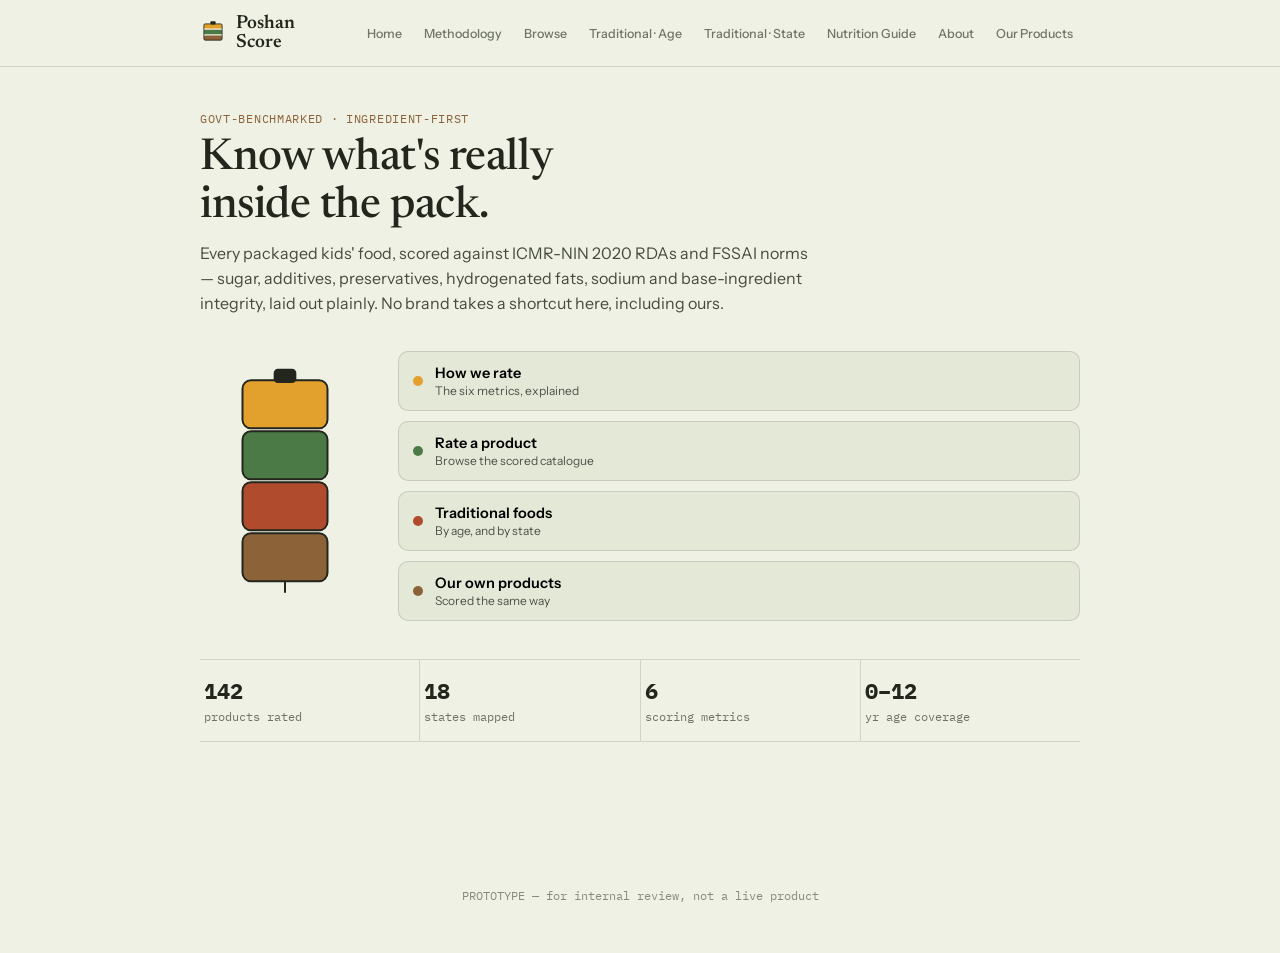
==== index.html @ 30b5e93c "Add files via upload" ====
<!DOCTYPE html>
<html lang="en">
<head>
<meta charset="UTF-8">
<meta name="viewport" content="width=device-width, initial-scale=1.0">
<title>Poshan Score — Know what's really inside</title>
<link rel="preconnect" href="https://fonts.googleapis.com">
<link rel="preconnect" href="https://fonts.gstatic.com" crossorigin>
<link href="https://fonts.googleapis.com/css2?family=Newsreader:ital,opsz,wght@0,6..72,400;0,6..72,500;0,6..72,600;1,6..72,500&family=Instrument+Sans:wght@400;500;600;700&family=IBM+Plex+Mono:wght@400;500;600&display=swap" rel="stylesheet">
<link rel="stylesheet" href="style.css">
</head>
<body>

<header class="topbar">
  <div class="topbar-inner">
    <div class="brand">
      <svg viewBox="0 0 40 40" fill="none">
        <rect x="6" y="6" width="28" height="7" rx="2" fill="#E2A02C"/>
        <rect x="6" y="15" width="28" height="7" rx="2" fill="#4B7A46"/>
        <rect x="6" y="24" width="28" height="7" rx="2" fill="#8C6239"/>
        <rect x="6" y="6" width="28" height="25" rx="2" stroke="#22261C" stroke-width="1.3" fill="none"/>
        <rect x="16" y="2" width="8" height="5" rx="1.5" fill="#22261C"/>
      </svg>
      <span class="brand-name">Poshan Score</span>
    </div>
    <nav class="crumbs" id="crumbs"></nav>
  </div>
</header>

<main>

  <!-- ============ HOME ============ -->
  <section class="page active" data-page="home">
    <div class="hero">
      <span class="eyebrow">Govt-benchmarked · ingredient-first</span>
      <h1>Know what's really<br>inside the pack.</h1>
      <p class="lede">Every packaged kids' food, scored against ICMR-NIN 2020 RDAs and FSSAI norms — sugar, additives, preservatives, hydrogenated fats, sodium and base-ingredient integrity, laid out plainly. No brand takes a shortcut here, including ours.</p>

      <div class="tiffin-wrap">
        <svg class="tiffin-svg" viewBox="0 0 120 170" fill="none">
          <ellipse cx="60" cy="16" rx="30" ry="7" fill="#8C6239" opacity="0.25"/>
          <rect x="30" y="10" width="60" height="34" rx="6" fill="#E2A02C" stroke="#22261C" stroke-width="1.4"/>
          <rect x="30" y="46" width="60" height="34" rx="6" fill="#4B7A46" stroke="#22261C" stroke-width="1.4"/>
          <rect x="30" y="82" width="60" height="34" rx="6" fill="#B14B2E" stroke="#22261C" stroke-width="1.4"/>
          <rect x="30" y="118" width="60" height="34" rx="6" fill="#8C6239" stroke="#22261C" stroke-width="1.4"/>
          <rect x="52" y="2" width="16" height="10" rx="3" fill="#22261C"/>
          <path d="M60 152 v8" stroke="#22261C" stroke-width="1.4"/>
        </svg>
        <div class="tier-list">
          <button class="tier-btn" data-goto="methodology">
            <span class="tier-dot" style="background:#E2A02C"></span>
            <span><span class="tt">How we rate</span><br><span class="ts">The six metrics, explained</span></span>
          </button>
          <button class="tier-btn" data-goto="browse">
            <span class="tier-dot" style="background:#4B7A46"></span>
            <span><span class="tt">Rate a product</span><br><span class="ts">Browse the scored catalogue</span></span>
          </button>
          <button class="tier-btn" data-goto="trad-age">
            <span class="tier-dot" style="background:#B14B2E"></span>
            <span><span class="tt">Traditional foods</span><br><span class="ts">By age, and by state</span></span>
          </button>
          <button class="tier-btn" data-goto="kidposhan">
            <span class="tier-dot" style="background:#8C6239"></span>
            <span><span class="tt">Our own products</span><br><span class="ts">Scored the same way</span></span>
          </button>
        </div>
      </div>

      <div class="stat-row mono">
        <div class="stat"><b>142</b><span>products rated</span></div>
        <div class="stat"><b>18</b><span>states mapped</span></div>
        <div class="stat"><b>6</b><span>scoring metrics</span></div>
        <div class="stat"><b>0–12</b><span>yr age coverage</span></div>
      </div>
    </div>
  </section>

  <!-- ============ METHODOLOGY ============ -->
  <section class="page" data-page="methodology">
    <div class="section-head">
      <span class="eyebrow">Page 02</span>
      <h2>How we rate</h2>
      <p class="lede">Every ceiling on this page is a real, cited number — never a rounded-off guess. Nothing here is a comparative claim against a named brand; it's a standard, applied evenly to everyone, including us.</p>
    </div>

    <div class="waterfall-note">
      <b>Our sourcing order, in full:</b> for every metric we start with India's own NIN/FSSAI standards. If NIN has no usable number for that metric or age band, we fall through in this fixed order until one has real data: <b>NIN → WHO → US NASEM → EFSA (EU) → UK SACN</b>. Whichever source in that chain first has an actual figure is the one we cite — we don't skip ahead just because a later source is more convenient. Each card below shows exactly which sources were checked and which one we landed on.
    </div>

    <div class="criteria-grid">
      <div class="crit">
        <h3>Added sugar</h3>
        <p>Free sugars as a share of the product's energy, checked against the age band's ceiling.</p>
        <div class="ceiling-line">Used: WHO — &lt;10% of energy (target &lt;5%)</div>
        <div class="trace">
          <div class="trace-step"><span class="trace-mark no">✗</span> NIN/FSSAI — qualitative "use sparingly" only, no number</div>
          <div class="trace-step used"><span class="trace-mark yes">✓</span> WHO 2015 — used (converted to grams via NIN energy RDA per age band)</div>
        </div>
      </div>

      <div class="crit">
        <h3>Sodium</h3>
        <p>Milligrams per day against the age band's ceiling.</p>
        <div class="ceiling-line">Used: US NASEM — 800 / 1,000 / 1,200 / 1,500 mg</div>
        <div class="trace">
          <div class="trace-step"><span class="trace-mark no">✗</span> NIN — adult-only, and two NIN documents disagree (6g salt vs 2,000mg sodium)</div>
          <div class="trace-step"><span class="trace-mark no">✗</span> WHO 2012 — states the scaling principle only, gives no child figure</div>
          <div class="trace-step used"><span class="trace-mark yes">✓</span> NASEM 2019 — used (age-banded mg figures)</div>
          <div class="trace-step" style="opacity:.4;">cross-checked against EFSA 2019 (1,100/1,300/1,700/2,000mg) and SACN 2003 (800/1,200/2,000/2,400mg) — broadly convergent</div>
        </div>
      </div>

      <div class="crit">
        <h3>Artificial additives</h3>
        <p>Synthetic colours, flavours and emulsifiers not needed for shelf stability.</p>
        <div class="ceiling-line">Used: FSSAI Food Additives Regulations, 2011</div>
        <div class="trace">
          <div class="trace-step used"><span class="trace-mark yes">✓</span> NIN/FSSAI — used directly (permitted-additive list by INS code and category; this is India's applicable law, not a nutrient-intake ceiling, so the intake waterfall doesn't apply here)</div>
        </div>
      </div>

      <div class="crit">
        <h3>Preservatives</h3>
        <p>Chemical preservatives beyond what shelf-stable co-manufacturing requires.</p>
        <div class="ceiling-line">Used: FSSAI Food Additives Regulations, 2011</div>
        <div class="trace">
          <div class="trace-step used"><span class="trace-mark yes">✓</span> NIN/FSSAI — used directly (permitted preservative classes and INS codes, e.g. benzoates, sulphites, antioxidants like BHA/TBHQ, by food category)</div>
        </div>
      </div>

      <div class="crit">
        <h3>Hydrogenated fats</h3>
        <p>Industrial trans fat content, flagged against the legal ceiling.</p>
        <div class="ceiling-line">Used: FSSAI — ≤2% by mass of total oils/fats</div>
        <div class="trace">
          <div class="trace-step used"><span class="trace-mark yes">✓</span> NIN/FSSAI — used directly (hard regulatory ceiling, effective 1 Jan 2022)</div>
          <div class="trace-step" style="opacity:.4;">cross-checked against EU's ~2g/100g fat limit (2019) and WHO's global elimination target — consistent direction</div>
        </div>
      </div>

      <div class="crit">
        <h3>Base-ingredient integrity</h3>
        <p>Whether the first three ingredients are recognisable whole foods, not refined derivatives.</p>
        <div class="ceiling-line">No external ceiling — our own internal rubric</div>
        <div class="trace">
          <div class="trace-step" style="opacity:.6;">No government body sets a numeric "whole-food-ness" standard. This check is ours, disclosed as such — made possible by FSSAI's mandatory rule that ingredients be listed in descending order by weight.</div>
        </div>
      </div>
    </div>

    <div class="bench-note">Every ceiling above is reviewed as source documents are updated. If a source is later superseded (e.g. we obtain the primary ICMR-NIN 2020 EAR report directly), the card and this page are updated together — never silently.</div>
  </section>

  <!-- ============ BROWSE ============ -->
  <section class="page" data-page="browse">
    <div class="section-head">
      <span class="eyebrow">Page 03</span>
      <h2>Browse products</h2>
      <p class="lede">Filter by age band, category or score — tap a card for the full breakdown.</p>
    </div>
    <div class="filter-row">
      <button class="pill active">All ages</button>
      <button class="pill">0–3 yr</button>
      <button class="pill">4–8 yr</button>
      <button class="pill">9–12 yr</button>
      <button class="pill">Snacks</button>
      <button class="pill">Drinks</button>
    </div>
    <div class="product-grid" id="productGrid"></div>
  </section>

  <!-- ============ PRODUCT DETAIL ============ -->
  <section class="page" data-page="detail">
    <a class="back-link" data-goto="browse">← Back to browse</a>
    <div class="detail-head">
      <div>
        <span class="eyebrow" id="detCat">Category</span>
        <h2 id="detName">Product name</h2>
      </div>
      <span class="score-chip" id="detScore">78</span>
    </div>
    <div class="metric-grid" id="detMetrics"></div>
    <h3 style="font-size:15px;margin-top:22px;">Ingredients</h3>
    <div class="ingredient-list" id="detIngredients"></div>
    <h3 style="font-size:15px;margin-top:22px;">Per-serving vs RDA</h3>
    <table class="rda">
      <tr><th>Nutrient</th><th>Per serve</th><th>RDA (age band)</th></tr>
      <tr><td>Energy</td><td>142 kcal</td><td>1,100–1,350 kcal/day</td></tr>
      <tr><td>Protein</td><td>3.8 g</td><td>16.7–19.7 g/day</td></tr>
      <tr><td>Free sugar</td><td>2.1 g</td><td>&lt;25 g/day ceiling</td></tr>
      <tr><td>Sodium</td><td>96 mg</td><td>&lt;1,200 mg/day</td></tr>
    </table>
    <button class="cta-btn">View on partner store →</button>
  </section>

  <!-- ============ TRADITIONAL — BY AGE ============ -->
  <section class="page" data-page="trad-age">
    <div class="section-head">
      <span class="eyebrow">Page 05</span>
      <h2>Traditional foods, by age</h2>
      <p class="lede">What Indian households have fed each stage, long before packaging existed.</p>
    </div>
    <div class="age-tabs" id="ageTabs"></div>
    <div id="ageList"></div>
    <p style="margin-top:18px;"><a class="pill" data-goto="trad-state">Browse by state instead →</a></p>
  </section>

  <!-- ============ TRADITIONAL — BY STATE ============ -->
  <section class="page" data-page="trad-state">
    <div class="section-head">
      <span class="eyebrow">Page 06</span>
      <h2>Traditional foods, by state</h2>
      <p class="lede">Regional first foods and childhood staples, mapped by state.</p>
    </div>
    <div class="state-tabs" id="stateTabs"></div>
    <div id="stateList"></div>
  </section>

  <!-- ============ NUTRITION GUIDE ============ -->
  <section class="page" data-page="guide">
    <div class="section-head">
      <span class="eyebrow">Page 07</span>
      <h2>Age-wise nutrition guide</h2>
      <p class="lede">Quick-reference RDA targets by age band, per ICMR-NIN 2020.</p>
    </div>
    <table class="guide-table">
      <tr><th>Age band</th><th>Energy</th><th>Protein</th><th>Fat</th><th>Calcium</th><th>Iron (2010)</th><th>Iron (2020)</th></tr>
      <tr><td>0–6 mo</td><td>Exclusive breastfeeding</td><td>—</td><td>—</td><td>—</td><td>—</td><td>—</td></tr>
      <tr><td>6–12 mo</td><td>80 kcal/kg/d</td><td>1.69 g/kg/d</td><td>—</td><td>500 mg</td><td>5 mg</td><td>3 mg</td></tr>
      <tr><td>1–3 yr</td><td>1,060 kcal</td><td>16.7 g</td><td>27 g</td><td>600 mg</td><td>9 mg</td><td>8 mg</td></tr>
      <tr><td>4–6 yr</td><td>1,350 kcal</td><td>20.1 g</td><td>25 g</td><td>600 mg</td><td>13 mg</td><td>11 mg</td></tr>
      <tr><td>7–9 yr</td><td>1,690 kcal</td><td>29.5 g</td><td>30 g</td><td>600 mg</td><td>16 mg</td><td>15 mg</td></tr>
      <tr><td>10–12 yr (boys)</td><td>2,190 kcal</td><td>39.9 g</td><td>35 g</td><td>800 mg</td><td>21 mg</td><td>16 mg</td></tr>
      <tr><td>10–12 yr (girls)</td><td>2,010 kcal</td><td>40.4 g</td><td>35 g</td><td>800 mg</td><td>27 mg</td><td>28 mg</td></tr>
    </table>
    <p style="font-size:11px;opacity:.55;margin-top:6px;">Energy/protein/fat/calcium: verified against the primary source — <i>Dietary Guidelines for Indians – A Manual</i>, NIN 2nd edition (2011), Annexure-3, itself sourced to RDA-2010. The "Iron (2020)" column comes from secondary citations of the ICMR-NIN 2020 EAR report, not yet verified against that primary document — the two vintages diverge meaningfully at 10–12yr boys (21 vs 16 mg). Pick one vintage before publishing; 2020 is the more current standard if you can source the primary PDF.</p>

    <h3 style="font-size:15px;margin-top:26px;">WHO free-sugar ceiling, calculated on ICMR-NIN energy</h3>
    <table class="guide-table">
      <tr><th>Age band</th><th>&lt;10% of energy</th><th>&lt;5% of energy (ideal)</th></tr>
      <tr><td>Under 2 yr</td><td colspan="2">WHO/AHA: avoid added sugar entirely</td></tr>
      <tr><td>1–3 yr</td><td>~26 g/day</td><td>~13 g/day</td></tr>
      <tr><td>4–6 yr</td><td>~34 g/day</td><td>~17 g/day</td></tr>
      <tr><td>7–9 yr</td><td>~42 g/day</td><td>~21 g/day</td></tr>
      <tr><td>10–12 yr</td><td>~50–55 g/day</td><td>~25–27 g/day</td></tr>
    </table>
    <p style="font-size:11px;opacity:.55;margin-top:6px;">Free sugars = added sugars + honey/syrups/fruit juice, not sugars intrinsic to whole fruit, veg or milk. Grams derived from WHO's %-of-energy rule applied to each band's confirmed ICMR-NIN energy RDA. NIN's own manual gives no numeric sugar ceiling anywhere — only qualitative "use sparingly" language — so this table's numbers are WHO's, not NIN's.</p>

    <h3 style="font-size:15px;margin-top:26px;">Sodium — following the sourcing waterfall</h3>
    <p style="font-size:13px;opacity:.8;line-height:1.6;">Per our stated order (NIN → WHO → US NASEM → EFSA → SACN — see <i>How We Rate</i>), NIN gives adult-only figures that disagree across its own two documents, and WHO 2012 states only the scaling principle with no child number. <b>NASEM 2019</b> is the first source in the chain with real age-banded figures, so it's what we use:</p>
    <table class="guide-table">
      <tr><th>Age band</th><th>NASEM 2019 sodium AI</th></tr>
      <tr><td>0–6 mo</td><td>Breastmilk adequate</td></tr>
      <tr><td>1–3 yr</td><td>800 mg/day</td></tr>
      <tr><td>4–6 yr</td><td rowspan="2">1,000 mg/day (NASEM band: 4–8yr)</td></tr>
      <tr><td>7–9 yr</td></tr>
      <tr><td>10–12 yr</td><td>1,200 mg/day (NASEM band: 9–13yr)</td></tr>
    </table>
    <p style="font-size:11px;opacity:.55;margin-top:6px;">Source: NASEM (2019), Dietary Reference Intakes for Sodium and Potassium. Note the band mismatch — NASEM's bands (1–3 / 4–8 / 9–13 / 14–18yr) don't line up cleanly with ours, so 4–6yr and 7–9yr share one NASEM figure. Cross-checked against the next two in the waterfall — EFSA 2019 (1,100/1,300/1,700/2,000mg, which does align to our bands) and UK SACN 2003 (800/1,200/2,000/2,400mg, explicit population reduction targets rather than AI). All three are broadly convergent; German DGE 2018 runs notably lower (400/500/750/1,100mg) due to different methodology and isn't part of our stated chain.</p>
  </section>

  <!-- ============ ABOUT ============ -->
  <section class="page" data-page="about">
    <div class="section-head">
      <span class="eyebrow">Page 08</span>
      <h2>About</h2>
    </div>
    <div class="about-copy">
      <p>Poshan Score exists to make one thing easy: knowing what's actually in the food a child is handed, before it goes in the tiffin box.</p>
      <p>We score against public standards — ICMR-NIN 2020 and FSSAI — not against other brands. The name nods to India's Poshan Abhiyaan, and the standard is applied the same way to every product on this site, including our own.</p>
    </div>
  </section>

  <!-- ============ KIDPOSHAN (LAST) ============ -->
  <section class="page" data-page="kidposhan">
    <div class="section-head">
      <span class="eyebrow">Page 09 · Last</span>
      <h2>Our products</h2>
      <p class="lede">Kidposhan, scored on the exact same rubric as everything else on this site.</p>
    </div>
    <div class="kp-banner">Same six metrics. Same benchmarks. No separate rules for our own SKUs.</div>
    <div class="product-grid" id="kpGrid"></div>
  </section>

</main>

<footer>PROTOTYPE — for internal review, not a live product</footer>

<script src="script.js"></script>
</body>
</html>
---- style.css ----
:root{
    --paper:#EEF1E3;
    --paper-deep:#E4E8D6;
    --ink:#22261C;
    --turmeric:#E2A02C;
    --moringa:#4B7A46;
    --clay:#B14B2E;
    --millet:#8C6239;
    --line: rgba(34,38,28,0.14);
  }
  *{box-sizing:border-box;}
  html,body{margin:0;padding:0;}
  body{
    background:var(--paper);
    color:var(--ink);
    font-family:'Instrument Sans', sans-serif;
    -webkit-font-smoothing:antialiased;
  }
  h1,h2,h3,.display{
    font-family:'Newsreader', serif;
    font-weight:500;
    letter-spacing:-0.01em;
    margin:0;
  }
  .mono{
    font-family:'IBM Plex Mono', monospace;
  }
  a{color:inherit;text-decoration:none;}
  button{font-family:inherit;cursor:pointer;}

  /* ---------- layout shell ---------- */
  .shell{max-width:920px;margin:0 auto;padding:0 20px;}
  header.topbar{
    position:sticky;top:0;z-index:50;
    background:rgba(238,241,227,0.92);
    backdrop-filter:blur(6px);
    border-bottom:1px solid var(--line);
  }
  .topbar-inner{
    max-width:920px;margin:0 auto;padding:14px 20px;
    display:flex;align-items:center;justify-content:space-between;gap:12px;
  }
  .brand{display:flex;align-items:center;gap:10px;}
  .brand svg{width:26px;height:26px;flex:none;}
  .brand-name{font-family:'Newsreader',serif;font-size:19px;font-weight:600;}
  nav.crumbs{display:flex;gap:2px;overflow-x:auto;scrollbar-width:none;}
  nav.crumbs::-webkit-scrollbar{display:none;}
  nav.crumbs button{
    background:none;border:none;font-size:12.5px;color:var(--ink);
    padding:7px 10px;border-radius:100px;white-space:nowrap;
    font-family:'Instrument Sans';font-weight:500;opacity:0.62;
    transition:all .15s ease;
  }
  nav.crumbs button.active{background:var(--ink);color:var(--paper);opacity:1;}
  nav.crumbs button:not(.active):hover{opacity:1;background:var(--paper-deep);}

  main{max-width:920px;margin:0 auto;padding:0 20px 90px;min-height:70vh;}
  .page{display:none;animation:rise .35s ease;}
  .page.active{display:block;}
  @keyframes rise{from{opacity:0;transform:translateY(6px);}to{opacity:1;transform:none;}}

  .eyebrow{
    font-family:'IBM Plex Mono';font-size:11.5px;letter-spacing:.06em;
    text-transform:uppercase;color:var(--millet);margin-bottom:10px;display:block;
  }
  .lede{font-size:16px;line-height:1.55;max-width:56ch;opacity:.82;margin-top:10px;}

  /* ---------- hero / tiffin ---------- */
  .hero{padding:44px 0 30px;}
  .hero h1{font-size:clamp(30px,6vw,44px);line-height:1.08;max-width:14ch;}
  .tiffin-wrap{
    margin-top:36px;display:grid;grid-template-columns:170px 1fr;gap:28px;align-items:center;
  }
  @media(max-width:600px){.tiffin-wrap{grid-template-columns:1fr;}}
  .tiffin-svg{width:100%;max-width:170px;justify-self:center;}
  .tier-list{display:flex;flex-direction:column;gap:10px;}
  .tier-btn{
    display:flex;align-items:center;gap:12px;
    background:var(--paper-deep);border:1px solid var(--line);
    border-radius:10px;padding:12px 14px;text-align:left;
    transition:transform .15s ease, background .15s ease;
  }
  .tier-btn:hover{transform:translateX(3px);background:#e0e5cf;}
  .tier-dot{width:10px;height:10px;border-radius:50%;flex:none;}
  .tier-btn .tt{font-weight:600;font-size:14.5px;}
  .tier-btn .ts{font-size:12px;opacity:.65;margin-top:1px;}

  .stat-row{
    display:flex;gap:0;margin-top:38px;border-top:1px solid var(--line);
    border-bottom:1px solid var(--line);
  }
  .stat{flex:1;padding:16px 4px;border-right:1px solid var(--line);}
  .stat:last-child{border-right:none;}
  .stat b{display:block;font-family:'IBM Plex Mono';font-size:22px;}
  .stat span{font-size:11.5px;opacity:.62;}

  /* ---------- generic section blocks ---------- */
  .section-head{padding:38px 0 6px;}
  .section-head h2{font-size:28px;}
  .card{
    background:var(--paper-deep);border:1px solid var(--line);border-radius:12px;
    padding:16px 18px;margin-top:14px;
  }

  /* methodology */
  .criteria-grid{display:grid;grid-template-columns:1fr 1fr;gap:12px;margin-top:20px;}
  @media(max-width:560px){.criteria-grid{grid-template-columns:1fr;}}
  .crit{
    border:1px solid var(--line);border-radius:12px;padding:16px;
    background:var(--paper-deep);
  }
  .crit .fill-track{margin-top:10px;}
  .crit h3{font-size:15px;font-weight:600;}
  .crit p{font-size:12.8px;opacity:.72;line-height:1.45;margin:6px 0 0;}
  .bench-note{
    margin-top:22px;padding:14px 16px;border-left:3px solid var(--turmeric);
    background:var(--paper-deep);border-radius:0 10px 10px 0;font-size:13px;
  }
  .trace{
    margin-top:12px;padding-top:12px;border-top:1px dashed var(--line);
    font-family:'IBM Plex Mono';font-size:11px;line-height:1.9;
  }
  .trace-step{display:flex;align-items:baseline;gap:6px;opacity:.55;}
  .trace-step.used{opacity:1;font-weight:600;}
  .trace-mark{width:14px;flex:none;}
  .trace-mark.no{color:var(--clay);}
  .trace-mark.yes{color:var(--moringa);}
  .ceiling-line{margin-top:8px;font-size:12.5px;font-weight:600;color:var(--millet);}
  .waterfall-note{
    margin-top:14px;padding:14px 16px;border:1px solid var(--line);border-radius:10px;
    background:var(--paper);font-size:12.5px;line-height:1.6;
  }

  /* fill bar (score visual — echoes tiffin compartment filling) */
  .fill-track{
    height:8px;border-radius:6px;background:rgba(34,38,28,0.1);overflow:hidden;
  }
  .fill{height:100%;border-radius:6px;}

  /* browse / filters */
  .filter-row{display:flex;gap:8px;flex-wrap:wrap;margin-top:16px;}
  .pill{
    border:1px solid var(--line);background:transparent;border-radius:100px;
    padding:6px 13px;font-size:12.5px;font-weight:500;
  }
  .pill.active{background:var(--ink);color:var(--paper);border-color:var(--ink);}
  .product-grid{display:grid;grid-template-columns:1fr 1fr;gap:12px;margin-top:18px;}
  @media(max-width:560px){.product-grid{grid-template-columns:1fr;}}
  .pcard{
    border:1px solid var(--line);border-radius:12px;padding:14px;background:var(--paper-deep);
    text-align:left;width:100%;
  }
  .pcard .top-row{display:flex;justify-content:space-between;align-items:flex-start;gap:8px;}
  .pcard .pname{font-weight:600;font-size:14.5px;line-height:1.3;}
  .pcard .ptag{font-size:11px;opacity:.6;margin-top:2px;}
  .score-chip{
    font-family:'IBM Plex Mono';font-size:12px;font-weight:600;
    border-radius:7px;padding:3px 8px;flex:none;
  }
  .pcard .fill-track{margin-top:12px;}
  .flag-row{display:flex;gap:5px;flex-wrap:wrap;margin-top:10px;}
  .flag{font-size:10.5px;font-family:'IBM Plex Mono';padding:2px 7px;border-radius:5px;background:rgba(177,75,46,0.12);color:var(--clay);}
  .flag.ok{background:rgba(75,122,70,0.14);color:var(--moringa);}

  /* product detail */
  .back-link{font-size:12.5px;opacity:.65;display:inline-flex;gap:5px;align-items:center;margin-top:22px;}
  .detail-head{display:flex;justify-content:space-between;align-items:flex-start;margin-top:14px;gap:14px;}
  .detail-head h2{font-size:26px;}
  .metric-grid{display:grid;grid-template-columns:1fr;gap:10px;margin-top:18px;}
  .metric-row{display:grid;grid-template-columns:110px 1fr 40px;align-items:center;gap:10px;font-size:12.5px;}
  .metric-row .fill-track{height:7px;}
  .ingredient-list{display:flex;flex-wrap:wrap;gap:6px;margin-top:14px;}
  .ing{font-size:12px;padding:4px 10px;border-radius:100px;border:1px solid var(--line);}
  .ing.flag{border-color:transparent;background:rgba(177,75,46,0.12);color:var(--clay);}
  table.rda{width:100%;border-collapse:collapse;margin-top:14px;font-family:'IBM Plex Mono';font-size:12px;}
  table.rda td,table.rda th{padding:7px 4px;border-bottom:1px solid var(--line);text-align:left;}
  table.rda th{opacity:.6;font-weight:500;}
  .cta-btn{
    margin-top:20px;display:inline-block;background:var(--ink);color:var(--paper);
    padding:11px 20px;border-radius:9px;font-size:13.5px;font-weight:600;border:none;
  }

  /* traditional foods */
  .age-tabs, .state-tabs{display:flex;gap:6px;overflow-x:auto;margin-top:18px;padding-bottom:4px;}
  .age-tabs button, .state-tabs button{
    flex:none;border:1px solid var(--line);background:var(--paper-deep);
    padding:8px 13px;border-radius:9px;font-size:12.5px;font-weight:500;
  }
  .age-tabs button.active, .state-tabs button.active{background:var(--turmeric);border-color:var(--turmeric);color:var(--ink);}
  .food-item{border-bottom:1px solid var(--line);padding:14px 0;}
  .food-item h3{font-size:15px;font-weight:600;}
  .food-item p{font-size:13px;opacity:.72;margin:5px 0 0;line-height:1.5;}
  .food-item .region{font-family:'IBM Plex Mono';font-size:10.5px;opacity:.55;margin-top:6px;display:block;}

  /* nutrition guide */
  .guide-table{width:100%;border-collapse:collapse;margin-top:16px;font-size:13px;}
  .guide-table th,.guide-table td{padding:9px 6px;border-bottom:1px solid var(--line);text-align:left;}
  .guide-table th{font-family:'IBM Plex Mono';font-size:11px;opacity:.6;font-weight:500;}

  /* about */
  .about-copy{font-size:15px;line-height:1.7;max-width:60ch;margin-top:16px;}
  .about-copy p{margin:0 0 14px;}

  /* kidposhan (last page) */
  .kp-banner{
    margin-top:16px;border:1px dashed var(--millet);border-radius:12px;
    padding:14px 16px;font-size:12.5px;background:rgba(140,98,57,0.08);
  }
  footer{
    text-align:center;padding:26px 20px 50px;font-size:11.5px;opacity:.5;
    font-family:'IBM Plex Mono';
  }
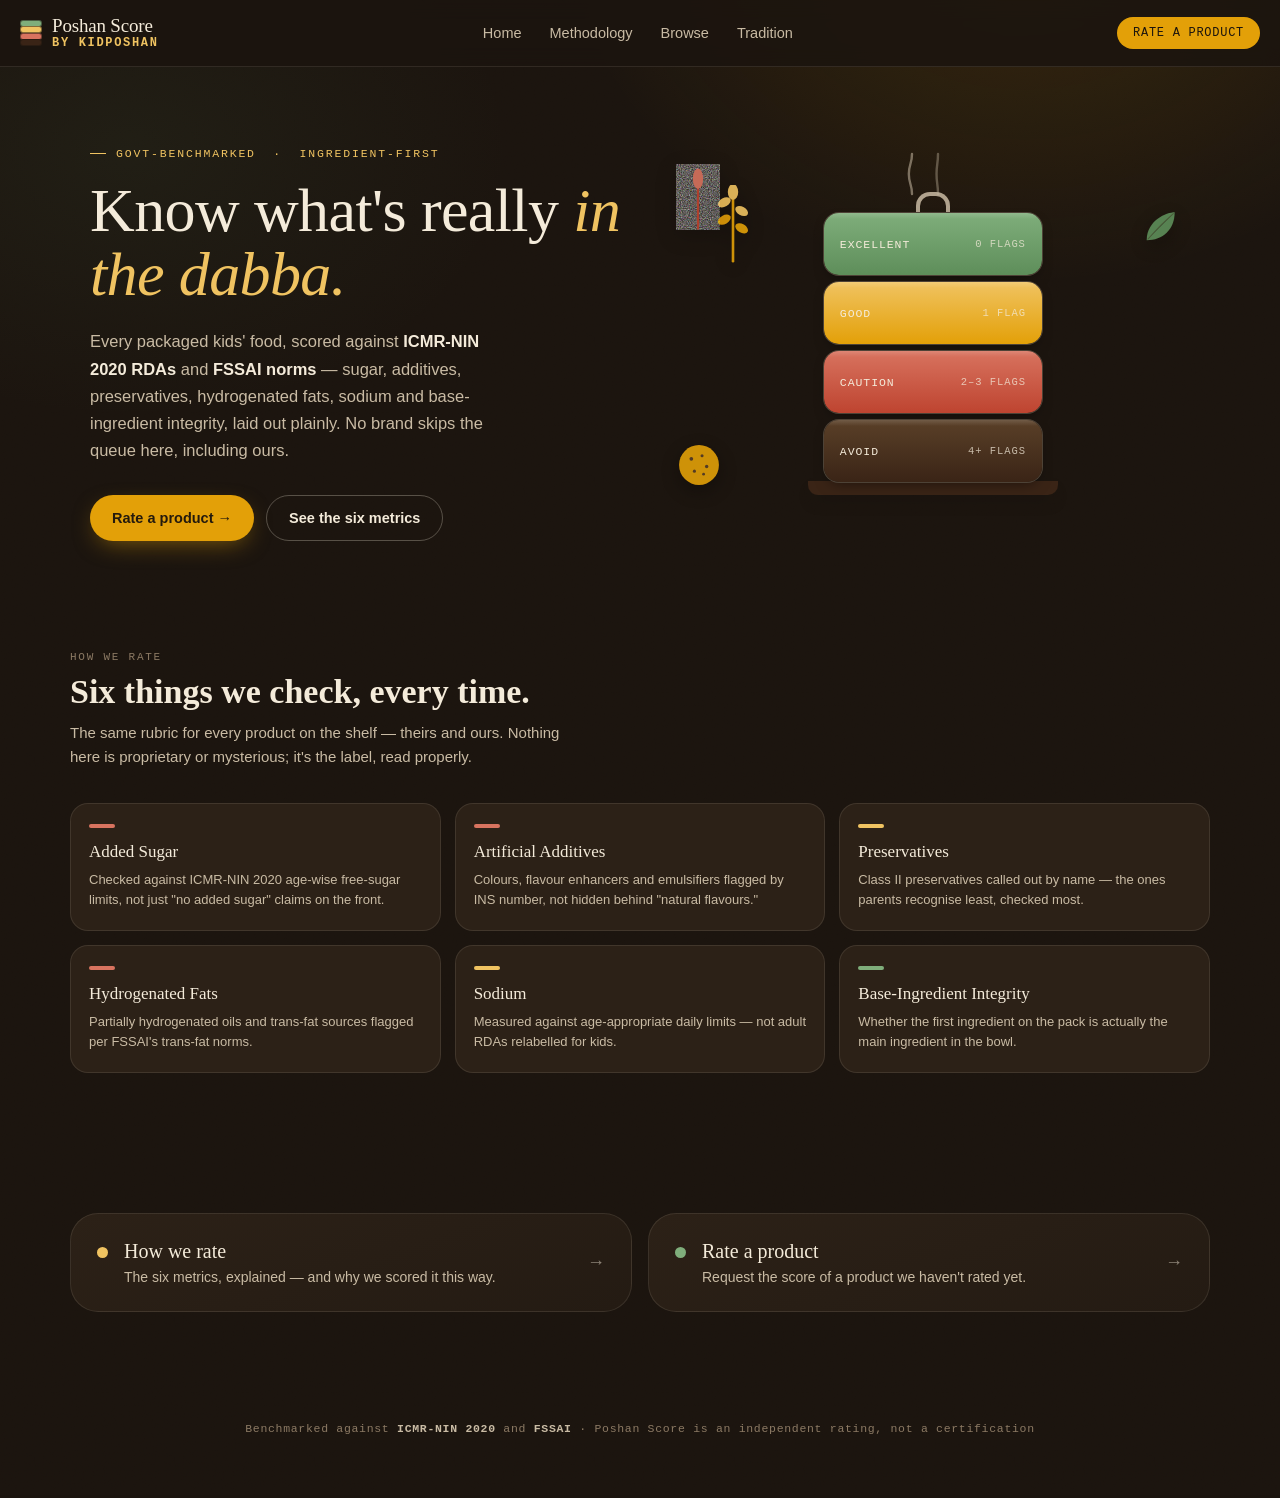
==== commit 5f24c0f4: "Add files via upload" ====
--- a/index.html
+++ b/index.html
@@ -3,289 +3,436 @@
 <head>
 <meta charset="UTF-8">
 <meta name="viewport" content="width=device-width, initial-scale=1.0">
-<title>Poshan Score — Know what's really inside</title>
-<link rel="preconnect" href="https://fonts.googleapis.com">
-<link rel="preconnect" href="https://fonts.gstatic.com" crossorigin>
-<link href="https://fonts.googleapis.com/css2?family=Newsreader:ital,opsz,wght@0,6..72,400;0,6..72,500;0,6..72,600;1,6..72,500&family=Instrument+Sans:wght@400;500;600;700&family=IBM+Plex+Mono:wght@400;500;600&display=swap" rel="stylesheet">
-<link rel="stylesheet" href="style.css">
+<title>Poshan Score — Know what's really in the dabba</title>
+<style>
+  :root{
+    --bg:#1B140E;
+    --bg-alt:#241B13;
+    --card:#2C2117;
+    --card-line:rgba(243,234,216,0.10);
+    --ivory:#F4EBDA;
+    --ivory-dim:#C9BBA4;
+    --clay:#8C7A64;
+    --gold:#E3A008;
+    --gold-soft:#F0C361;
+    --green:#5E8E5A;
+    --green-soft:#7FAE7B;
+    --red:#BE4430;
+    --red-soft:#D8735F;
+    --brown-deep:#3A2416;
+    --radius-lg:28px;
+    --radius-md:18px;
+    --font-display:'Iowan Old Style','Palatino Linotype','Book Antiqua', Georgia, serif;
+    --font-body:-apple-system,BlinkMacSystemFont,'Segoe UI',Roboto,'Helvetica Neue',Arial,sans-serif;
+    --font-mono:ui-monospace,'SF Mono',Menlo,Consolas,monospace;
+  }
+
+  *{box-sizing:border-box;}
+  html{scroll-behavior:smooth; background:var(--bg);}
+  html, body{ min-height:100%; }
+  body{
+    margin:0;
+    background:var(--bg);
+    color:var(--ivory);
+    font-family:var(--font-body);
+    -webkit-font-smoothing:antialiased;
+    overflow-x:hidden;
+  }
+
+  /* explicit wrapper — some artifact hosts don't apply body{background} to the
+     visible viewport, so the page background lives here instead */
+  .page{
+    position:relative;
+    background:var(--bg);
+    min-height:100vh;
+    isolation:isolate;
+  }
+
+  /* subtle warm vignette + grain */
+  .atmosphere{
+    position:absolute;
+    inset:0;
+    pointer-events:none;
+    z-index:0;
+    background:
+      radial-gradient(ellipse 60% 40% at 80% -5%, rgba(227,160,8,0.14), transparent 60%),
+      radial-gradient(ellipse 50% 30% at 10% 10%, rgba(94,142,90,0.08), transparent 60%);
+  }
+  .grain{
+    position:absolute; inset:0; z-index:0; pointer-events:none; opacity:0.05; mix-blend-mode:overlay;
+    background-image:url("data:image/svg+xml,%3Csvg xmlns='http://www.w3.org/2000/svg' width='140' height='140'%3E%3Cfilter id='n'%3E%3CfeTurbulence type='fractalNoise' baseFrequency='0.9' numOctaves='2' stitchTiles='stitch'/%3E%3C/filter%3E%3Crect width='100%25' height='100%25' filter='url(%23n)'/%3E%3C/svg%3E");
+  }
+
+  a{color:inherit;}
+
+  /* ---------- NAV ---------- */
+  nav{
+    position:sticky; top:0; z-index:40;
+    display:flex; align-items:center; justify-content:space-between;
+    padding:16px 20px;
+    background:rgba(27,20,14,0.86);
+    backdrop-filter:blur(10px);
+    border-bottom:1px solid var(--card-line);
+  }
+  .brand{ display:flex; align-items:center; gap:10px; }
+  .brand-mark{ position:relative; width:22px; height:26px; flex-shrink:0; }
+  .brand-mark .tier{
+    position:absolute; left:0; right:0; height:7px; border-radius:3px;
+    border:1px solid rgba(27,20,14,0.5);
+  }
+  .brand-mark .tier:nth-child(1){ top:0; background:var(--green-soft);}
+  .brand-mark .tier:nth-child(2){ top:6.5px; background:var(--gold-soft);}
+  .brand-mark .tier:nth-child(3){ top:13px; background:var(--red-soft);}
+  .brand-mark .tier:nth-child(4){ top:19.5px; background:var(--brown-deep);}
+  .brand-name{ font-family:var(--font-display); font-size:19px; line-height:1.05; letter-spacing:-0.01em;}
+  .brand-name b{ display:block; font-style:italic; color:var(--gold-soft); font-size:12px; font-family:var(--font-mono); font-style:normal; letter-spacing:0.14em; text-transform:uppercase; margin-top:1px;}
+
+  .nav-links{ display:none; gap:28px; font-size:14.5px; color:var(--ivory-dim); }
+  .nav-links a{ text-decoration:none; transition:color .2s ease; }
+  .nav-links a:hover{ color:var(--gold-soft); }
+  @media(min-width:780px){ .nav-links{ display:flex; } }
+
+  .nav-cta{
+    font-family:var(--font-mono); font-size:12px; letter-spacing:0.06em; text-transform:uppercase;
+    background:var(--gold); color:var(--bg); padding:9px 16px; border-radius:100px; text-decoration:none;
+    white-space:nowrap;
+  }
+
+  /* ---------- HERO ---------- */
+  .hero{
+    position:relative; z-index:1;
+    padding:52px 20px 20px;
+    display:flex; flex-direction:column; gap:44px;
+    max-width:1180px; margin:0 auto;
+  }
+  @media(min-width:900px){
+    .hero{ flex-direction:row; align-items:center; padding:80px 40px 40px; gap:20px; }
+    .hero-text{ flex:1.1; }
+    .hero-visual{ flex:1; }
+  }
+
+  .eyebrow{
+    font-family:var(--font-mono); font-size:11.5px; letter-spacing:0.16em; text-transform:uppercase;
+    color:var(--gold-soft); display:flex; align-items:center; gap:10px; margin-bottom:18px;
+  }
+  .eyebrow::before{ content:''; width:16px; height:1px; background:var(--gold-soft); display:inline-block;}
+
+  h1{
+    font-family:var(--font-display); font-weight:400; letter-spacing:-0.01em;
+    font-size:clamp(38px, 8vw, 62px); line-height:1.04; margin:0 0 22px;
+  }
+  h1 em{ font-style:italic; color:var(--gold-soft); }
+
+  .lede{
+    font-size:16.5px; line-height:1.65; color:var(--ivory-dim); max-width:46ch; margin:0 0 30px;
+  }
+  .lede b{ color:var(--ivory); font-weight:600; }
+
+  .cta-row{ display:flex; flex-wrap:wrap; gap:12px; }
+  .btn{
+    font-family:var(--font-body); font-size:14.5px; font-weight:600; padding:14px 22px; border-radius:100px;
+    text-decoration:none; display:inline-flex; align-items:center; gap:8px; transition:transform .18s ease, box-shadow .18s ease;
+  }
+  .btn-primary{ background:var(--gold); color:#241a0d; box-shadow:0 8px 24px -8px rgba(227,160,8,0.55);}
+  .btn-primary:hover{ transform:translateY(-2px); box-shadow:0 12px 28px -8px rgba(227,160,8,0.65);}
+  .btn-ghost{ border:1px solid rgba(244,235,218,0.28); color:var(--ivory); }
+  .btn-ghost:hover{ border-color:var(--ivory); transform:translateY(-2px); }
+
+  /* ---------- TIFFIN VISUAL ---------- */
+  .hero-visual{
+    position:relative;
+    display:flex; justify-content:center; align-items:center;
+    min-height:360px;
+  }
+  .food-orbit{ position:absolute; inset:0; pointer-events:none; }
+  .food-icon{ position:absolute; opacity:0.9; animation:float 7s ease-in-out infinite; filter:drop-shadow(0 6px 10px rgba(0,0,0,0.35)); }
+  .food-icon.sprig{ top:6%; left:6%; width:52px; animation-delay:0s; }
+  .food-icon.ladoo{ bottom:10%; left:0%; width:46px; animation-delay:1.4s; }
+  .food-icon.leaf{ top:12%; right:2%; width:40px; animation-delay:0.7s; }
+  .food-icon.grain{ bottom:16%; right:4%; width:44px; animation-delay:2.1s; }
+  @keyframes float{
+    0%,100%{ transform:translateY(0) rotate(0deg); }
+    50%{ transform:translateY(-14px) rotate(4deg); }
+  }
+
+  .tiffin{ position:relative; display:flex; flex-direction:column; align-items:center; z-index:2; }
+  .handle{
+    width:34px; height:22px; border:4px solid var(--ivory-dim); border-bottom:none;
+    border-radius:14px 14px 0 0; margin-bottom:-2px; opacity:0.85;
+  }
+  .steam{ position:absolute; top:-46px; width:70px; height:50px; opacity:0.55; }
+  .steam path{ stroke:var(--ivory-dim); stroke-width:2.4; fill:none; stroke-linecap:round; }
+
+  .stack{
+    display:flex; flex-direction:column; gap:5px;
+    width:min(220px, 58vw);
+  }
+  .tin{
+    position:relative; height:64px; border-radius:16px;
+    background:var(--card);
+    border:1.5px solid rgba(244,235,218,0.16);
+    overflow:hidden;
+    box-shadow:inset 0 2px 6px rgba(0,0,0,0.35), 0 6px 14px -6px rgba(0,0,0,0.5);
+  }
+  .tin::after{ /* lid rim highlight */
+    content:''; position:absolute; top:0; left:0; right:0; height:6px;
+    background:linear-gradient(rgba(255,255,255,0.14), transparent);
+  }
+  .tin-fill{
+    position:absolute; left:0; right:0; bottom:0; height:0%;
+    border-radius:0 0 14px 14px;
+  }
+  .tin.excellent .tin-fill{ background:linear-gradient(180deg, var(--green-soft), var(--green)); }
+  .tin.good .tin-fill{ background:linear-gradient(180deg, var(--gold-soft), var(--gold)); }
+  .tin.caution .tin-fill{ background:linear-gradient(180deg, var(--red-soft), var(--red)); }
+  .tin.avoid .tin-fill{ background:linear-gradient(180deg, #5a4028, var(--brown-deep)); }
+
+  .hero-visual.in-view .tin.excellent .tin-fill{ animation:fill 1.1s cubic-bezier(.2,.8,.2,1) forwards; animation-delay:.15s; }
+  .hero-visual.in-view .tin.good .tin-fill{ animation:fill 1.1s cubic-bezier(.2,.8,.2,1) forwards; animation-delay:.4s; }
+  .hero-visual.in-view .tin.caution .tin-fill{ animation:fill 1.1s cubic-bezier(.2,.8,.2,1) forwards; animation-delay:.65s; }
+  .hero-visual.in-view .tin.avoid .tin-fill{ animation:fill 1.1s cubic-bezier(.2,.8,.2,1) forwards; animation-delay:.9s; }
+  @keyframes fill{ to{ height:100%; } }
+
+  .tin-label{
+    position:absolute; inset:0; display:flex; align-items:center; justify-content:space-between;
+    padding:0 16px; font-family:var(--font-mono); font-size:11.5px; letter-spacing:0.08em; text-transform:uppercase;
+    color:var(--ivory); z-index:2; opacity:0; transform:translateX(-4px);
+  }
+  .hero-visual.in-view .tin.excellent .tin-label{ animation:reveal .5s ease forwards; animation-delay:.5s; }
+  .hero-visual.in-view .tin.good .tin-label{ animation:reveal .5s ease forwards; animation-delay:.75s; }
+  .hero-visual.in-view .tin.caution .tin-label{ animation:reveal .5s ease forwards; animation-delay:1s; }
+  .hero-visual.in-view .tin.avoid .tin-label{ animation:reveal .5s ease forwards; animation-delay:1.25s; }
+  @keyframes reveal{ to{ opacity:1; transform:translateX(0); } }
+  .tin-label span:last-child{ opacity:0.75; font-size:10.5px; }
+
+  .base-tray{ width:min(250px, 64vw); height:14px; background:var(--brown-deep); border-radius:0 0 10px 10px; margin-top:-2px; box-shadow:0 8px 16px -6px rgba(0,0,0,0.6);}
+
+  @media (prefers-reduced-motion: reduce){
+    .food-icon{ animation:none; }
+    .tin-fill{ height:100% !important; animation:none !important; }
+    .tin-label{ opacity:1 !important; transform:none !important; animation:none !important; }
+  }
+
+  /* ---------- METRICS STRIP ---------- */
+  .section{ position:relative; z-index:1; max-width:1180px; margin:0 auto; padding:70px 20px; }
+  .section-head{ margin-bottom:34px; max-width:56ch; }
+  .section-eyebrow{ font-family:var(--font-mono); font-size:11px; letter-spacing:0.16em; text-transform:uppercase; color:var(--clay); margin-bottom:10px; }
+  .section-title{ font-family:var(--font-display); font-size:clamp(26px,4vw,34px); margin:0 0 10px; }
+  .section-sub{ color:var(--ivory-dim); font-size:15px; line-height:1.6; margin:0;}
+
+  .metrics-grid{
+    display:grid; gap:14px;
+    grid-template-columns:repeat(2,1fr);
+  }
+  @media(min-width:700px){ .metrics-grid{ grid-template-columns:repeat(3,1fr);} }
+
+  .metric-card{
+    background:var(--card); border:1px solid var(--card-line); border-radius:var(--radius-md);
+    padding:20px 18px; position:relative; overflow:hidden;
+    opacity:0; transform:translateY(14px);
+  }
+  .metrics-grid.in-view .metric-card{ animation:rise .6s ease forwards; }
+  .metrics-grid .metric-card:nth-child(1){animation-delay:.02s;}
+  .metrics-grid .metric-card:nth-child(2){animation-delay:.10s;}
+  .metrics-grid .metric-card:nth-child(3){animation-delay:.18s;}
+  .metrics-grid .metric-card:nth-child(4){animation-delay:.26s;}
+  .metrics-grid .metric-card:nth-child(5){animation-delay:.34s;}
+  .metrics-grid .metric-card:nth-child(6){animation-delay:.42s;}
+  @keyframes rise{ to{ opacity:1; transform:translateY(0); } }
+  @media (prefers-reduced-motion: reduce){ .metric-card{ opacity:1; transform:none; animation:none !important; } }
+
+  .metric-card .bar{ width:26px; height:4px; border-radius:4px; margin-bottom:14px; }
+  .metric-card.c-red .bar{ background:var(--red-soft); }
+  .metric-card.c-gold .bar{ background:var(--gold-soft); }
+  .metric-card.c-green .bar{ background:var(--green-soft); }
+  .metric-card h4{ font-family:var(--font-display); font-size:17px; margin:0 0 8px; font-weight:400; }
+  .metric-card p{ font-size:13px; color:var(--ivory-dim); line-height:1.55; margin:0; }
+
+  /* ---------- ACTIONS ---------- */
+  .actions-grid{ display:grid; gap:16px; }
+  @media(min-width:700px){ .actions-grid{ grid-template-columns:1fr 1fr; } }
+  .action-card{
+    display:flex; gap:16px; align-items:flex-start;
+    background:linear-gradient(160deg, var(--card), var(--bg-alt));
+    border:1px solid var(--card-line); border-radius:var(--radius-lg);
+    padding:26px; text-decoration:none; color:var(--ivory);
+    transition:border-color .2s ease, transform .2s ease;
+  }
+  .action-card:hover{ border-color:var(--gold-soft); transform:translateY(-3px); }
+  .action-dot{ width:11px; height:11px; border-radius:50%; margin-top:7px; flex-shrink:0; }
+  .action-card.a1 .action-dot{ background:var(--gold-soft); }
+  .action-card.a2 .action-dot{ background:var(--green-soft); }
+  .action-card h3{ font-family:var(--font-display); font-size:20px; margin:0 0 6px; font-weight:400; }
+  .action-card p{ margin:0; font-size:14px; color:var(--ivory-dim); }
+  .action-arrow{ margin-left:auto; opacity:0.5; font-size:18px; align-self:center; }
+
+  footer{
+    position:relative; z-index:1; text-align:center; padding:40px 20px 60px;
+    font-family:var(--font-mono); font-size:11.5px; letter-spacing:0.06em; color:var(--clay);
+  }
+  footer b{ color:var(--ivory-dim); }
+</style>
 </head>
 <body>
 
-<header class="topbar">
-  <div class="topbar-inner">
-    <div class="brand">
-      <svg viewBox="0 0 40 40" fill="none">
-        <rect x="6" y="6" width="28" height="7" rx="2" fill="#E2A02C"/>
-        <rect x="6" y="15" width="28" height="7" rx="2" fill="#4B7A46"/>
-        <rect x="6" y="24" width="28" height="7" rx="2" fill="#8C6239"/>
-        <rect x="6" y="6" width="28" height="25" rx="2" stroke="#22261C" stroke-width="1.3" fill="none"/>
-        <rect x="16" y="2" width="8" height="5" rx="1.5" fill="#22261C"/>
+<div class="page">
+<div class="atmosphere"></div>
+<div class="grain"></div>
+
+<nav>
+  <div class="brand">
+    <div class="brand-mark">
+      <div class="tier"></div><div class="tier"></div><div class="tier"></div><div class="tier"></div>
+    </div>
+    <div class="brand-name">Poshan Score<b>by Kidposhan</b></div>
+  </div>
+  <div class="nav-links">
+    <a href="#">Home</a>
+    <a href="#metrics">Methodology</a>
+    <a href="browse.html">Browse</a>
+    <a href="#">Tradition</a>
+  </div>
+  <a class="nav-cta" href="#actions">Rate a product</a>
+</nav>
+
+<header class="hero">
+  <div class="hero-text">
+    <div class="eyebrow">Govt-benchmarked &nbsp;·&nbsp; Ingredient-first</div>
+    <h1>Know what's really <em>in the dabba.</em></h1>
+    <p class="lede">
+      Every packaged kids' food, scored against <b>ICMR-NIN 2020 RDAs</b> and <b>FSSAI norms</b> —
+      sugar, additives, preservatives, hydrogenated fats, sodium and base-ingredient integrity,
+      laid out plainly. No brand skips the queue here, including ours.
+    </p>
+    <div class="cta-row">
+      <a class="btn btn-primary" href="#actions">Rate a product →</a>
+      <a class="btn btn-ghost" href="#metrics">See the six metrics</a>
+    </div>
+  </div>
+
+  <div class="hero-visual" id="heroVisual">
+    <div class="food-orbit">
+      <svg class="food-icon sprig" viewBox="0 0 60 90" fill="none" xmlns="http://www.w3.org/2000/svg">
+        <path d="M30 88V10" stroke="#E3A008" stroke-width="3" stroke-linecap="round"/>
+        <ellipse cx="20" cy="20" rx="8" ry="5" fill="#F0C361" transform="rotate(-30 20 20)"/>
+        <ellipse cx="40" cy="30" rx="8" ry="5" fill="#F0C361" transform="rotate(30 40 30)"/>
+        <ellipse cx="20" cy="40" rx="8" ry="5" fill="#E3A008" transform="rotate(-30 20 40)"/>
+        <ellipse cx="40" cy="50" rx="8" ry="5" fill="#E3A008" transform="rotate(30 40 50)"/>
+        <ellipse cx="30" cy="8" rx="6" ry="9" fill="#F0C361"/>
       </svg>
-      <span class="brand-name">Poshan Score</span>
+      <svg class="food-icon ladoo" viewBox="0 0 60 60" xmlns="http://www.w3.org/2000/svg">
+        <circle cx="30" cy="30" r="26" fill="#E3A008"/>
+        <circle cx="20" cy="22" r="2.4" fill="#5a4028"/>
+        <circle cx="34" cy="18" r="2" fill="#5a4028"/>
+        <circle cx="40" cy="32" r="2.2" fill="#5a4028"/>
+        <circle cx="24" cy="38" r="2" fill="#5a4028"/>
+        <circle cx="36" cy="42" r="1.8" fill="#5a4028"/>
+      </svg>
+      <svg class="food-icon leaf" viewBox="0 0 60 60" xmlns="http://www.w3.org/2000/svg">
+        <path d="M10 50C10 20 40 8 52 8C52 34 34 50 10 50Z" fill="#5E8E5A"/>
+        <path d="M12 48C24 34 36 22 50 10" stroke="#3A2416" stroke-width="1.6" stroke-linecap="round" opacity="0.4"/>
+      </svg>
+      <svg class="food-icon grain" viewBox="0 0 60 90" fill="none" xmlns="http://www.w3.org/2000/svg">
+        <path d="M30 88V16" stroke="#BE4430" stroke-width="3" stroke-linecap="round"/>
+        <ellipse cx="30" cy="20" rx="7" ry="14" fill="#D8735F"/>
+      </svg>
     </div>
-    <nav class="crumbs" id="crumbs"></nav>
-  </div>
-</header>
-
-<main>
-
-  <!-- ============ HOME ============ -->
-  <section class="page active" data-page="home">
-    <div class="hero">
-      <span class="eyebrow">Govt-benchmarked · ingredient-first</span>
-      <h1>Know what's really<br>inside the pack.</h1>
-      <p class="lede">Every packaged kids' food, scored against ICMR-NIN 2020 RDAs and FSSAI norms — sugar, additives, preservatives, hydrogenated fats, sodium and base-ingredient integrity, laid out plainly. No brand takes a shortcut here, including ours.</p>
-
-      <div class="tiffin-wrap">
-        <svg class="tiffin-svg" viewBox="0 0 120 170" fill="none">
-          <ellipse cx="60" cy="16" rx="30" ry="7" fill="#8C6239" opacity="0.25"/>
-          <rect x="30" y="10" width="60" height="34" rx="6" fill="#E2A02C" stroke="#22261C" stroke-width="1.4"/>
-          <rect x="30" y="46" width="60" height="34" rx="6" fill="#4B7A46" stroke="#22261C" stroke-width="1.4"/>
-          <rect x="30" y="82" width="60" height="34" rx="6" fill="#B14B2E" stroke="#22261C" stroke-width="1.4"/>
-          <rect x="30" y="118" width="60" height="34" rx="6" fill="#8C6239" stroke="#22261C" stroke-width="1.4"/>
-          <rect x="52" y="2" width="16" height="10" rx="3" fill="#22261C"/>
-          <path d="M60 152 v8" stroke="#22261C" stroke-width="1.4"/>
-        </svg>
-        <div class="tier-list">
-          <button class="tier-btn" data-goto="methodology">
-            <span class="tier-dot" style="background:#E2A02C"></span>
-            <span><span class="tt">How we rate</span><br><span class="ts">The six metrics, explained</span></span>
-          </button>
-          <button class="tier-btn" data-goto="browse">
-            <span class="tier-dot" style="background:#4B7A46"></span>
-            <span><span class="tt">Rate a product</span><br><span class="ts">Browse the scored catalogue</span></span>
-          </button>
-          <button class="tier-btn" data-goto="trad-age">
-            <span class="tier-dot" style="background:#B14B2E"></span>
-            <span><span class="tt">Traditional foods</span><br><span class="ts">By age, and by state</span></span>
-          </button>
-          <button class="tier-btn" data-goto="kidposhan">
-            <span class="tier-dot" style="background:#8C6239"></span>
-            <span><span class="tt">Our own products</span><br><span class="ts">Scored the same way</span></span>
-          </button>
+
+    <div class="tiffin">
+      <svg class="steam" viewBox="0 0 70 50">
+        <path d="M14 48C14 38 24 38 24 28C24 18 14 18 14 8">
+          <animate attributeName="d" dur="4s" repeatCount="indefinite"
+            values="M14 48C14 38 24 38 24 28C24 18 14 18 14 8;
+                    M14 48C14 38 4 38 4 28C4 18 14 18 14 8;
+                    M14 48C14 38 24 38 24 28C24 18 14 18 14 8"/>
+        </path>
+        <path d="M40 48C40 38 50 38 50 28C50 18 40 18 40 8" opacity="0.7">
+          <animate attributeName="d" dur="4.6s" repeatCount="indefinite"
+            values="M40 48C40 38 50 38 50 28C50 18 40 18 40 8;
+                    M40 48C40 38 30 38 30 28C30 18 40 18 40 8;
+                    M40 48C40 38 50 38 50 28C50 18 40 18 40 8"/>
+        </path>
+      </svg>
+      <div class="handle"></div>
+      <div class="stack">
+        <div class="tin excellent">
+          <div class="tin-fill"></div>
+          <div class="tin-label"><span>Excellent</span><span>0 flags</span></div>
+        </div>
+        <div class="tin good">
+          <div class="tin-fill"></div>
+          <div class="tin-label"><span>Good</span><span>1 flag</span></div>
+        </div>
+        <div class="tin caution">
+          <div class="tin-fill"></div>
+          <div class="tin-label"><span>Caution</span><span>2–3 flags</span></div>
+        </div>
+        <div class="tin avoid">
+          <div class="tin-fill"></div>
+          <div class="tin-label"><span>Avoid</span><span>4+ flags</span></div>
         </div>
       </div>
-
-      <div class="stat-row mono">
-        <div class="stat"><b>142</b><span>products rated</span></div>
-        <div class="stat"><b>18</b><span>states mapped</span></div>
-        <div class="stat"><b>6</b><span>scoring metrics</span></div>
-        <div class="stat"><b>0–12</b><span>yr age coverage</span></div>
+      <div class="base-tray"></div>
+    </div>
+  </div>
+</header>
+
+<section class="section" id="metrics">
+  <div class="section-head">
+    <div class="section-eyebrow">How we rate</div>
+    <h2 class="section-title">Six things we check, every time.</h2>
+    <p class="section-sub">The same rubric for every product on the shelf — theirs and ours. Nothing here is proprietary or mysterious; it's the label, read properly.</p>
+  </div>
+  <div class="metrics-grid" id="metricsGrid">
+    <div class="metric-card c-red"><div class="bar"></div><h4>Added Sugar</h4><p>Checked against ICMR-NIN 2020 age-wise free-sugar limits, not just "no added sugar" claims on the front.</p></div>
+    <div class="metric-card c-red"><div class="bar"></div><h4>Artificial Additives</h4><p>Colours, flavour enhancers and emulsifiers flagged by INS number, not hidden behind "natural flavours."</p></div>
+    <div class="metric-card c-gold"><div class="bar"></div><h4>Preservatives</h4><p>Class II preservatives called out by name — the ones parents recognise least, checked most.</p></div>
+    <div class="metric-card c-red"><div class="bar"></div><h4>Hydrogenated Fats</h4><p>Partially hydrogenated oils and trans-fat sources flagged per FSSAI's trans-fat norms.</p></div>
+    <div class="metric-card c-gold"><div class="bar"></div><h4>Sodium</h4><p>Measured against age-appropriate daily limits — not adult RDAs relabelled for kids.</p></div>
+    <div class="metric-card c-green"><div class="bar"></div><h4>Base-Ingredient Integrity</h4><p>Whether the first ingredient on the pack is actually the main ingredient in the bowl.</p></div>
+  </div>
+</section>
+
+<section class="section" id="actions">
+  <div class="actions-grid">
+    <a class="action-card a1" href="#metrics">
+      <div class="action-dot"></div>
+      <div>
+        <h3>How we rate</h3>
+        <p>The six metrics, explained — and why we scored it this way.</p>
       </div>
-    </div>
-  </section>
-
-  <!-- ============ METHODOLOGY ============ -->
-  <section class="page" data-page="methodology">
-    <div class="section-head">
-      <span class="eyebrow">Page 02</span>
-      <h2>How we rate</h2>
-      <p class="lede">Every ceiling on this page is a real, cited number — never a rounded-off guess. Nothing here is a comparative claim against a named brand; it's a standard, applied evenly to everyone, including us.</p>
-    </div>
-
-    <div class="waterfall-note">
-      <b>Our sourcing order, in full:</b> for every metric we start with India's own NIN/FSSAI standards. If NIN has no usable number for that metric or age band, we fall through in this fixed order until one has real data: <b>NIN → WHO → US NASEM → EFSA (EU) → UK SACN</b>. Whichever source in that chain first has an actual figure is the one we cite — we don't skip ahead just because a later source is more convenient. Each card below shows exactly which sources were checked and which one we landed on.
-    </div>
-
-    <div class="criteria-grid">
-      <div class="crit">
-        <h3>Added sugar</h3>
-        <p>Free sugars as a share of the product's energy, checked against the age band's ceiling.</p>
-        <div class="ceiling-line">Used: WHO — &lt;10% of energy (target &lt;5%)</div>
-        <div class="trace">
-          <div class="trace-step"><span class="trace-mark no">✗</span> NIN/FSSAI — qualitative "use sparingly" only, no number</div>
-          <div class="trace-step used"><span class="trace-mark yes">✓</span> WHO 2015 — used (converted to grams via NIN energy RDA per age band)</div>
-        </div>
+      <div class="action-arrow">→</div>
+    </a>
+    <a class="action-card a2" href="browse.html">
+      <div class="action-dot"></div>
+      <div>
+        <h3>Rate a product</h3>
+        <p>Request the score of a product we haven't rated yet.</p>
       </div>
-
-      <div class="crit">
-        <h3>Sodium</h3>
-        <p>Milligrams per day against the age band's ceiling.</p>
-        <div class="ceiling-line">Used: US NASEM — 800 / 1,000 / 1,200 / 1,500 mg</div>
-        <div class="trace">
-          <div class="trace-step"><span class="trace-mark no">✗</span> NIN — adult-only, and two NIN documents disagree (6g salt vs 2,000mg sodium)</div>
-          <div class="trace-step"><span class="trace-mark no">✗</span> WHO 2012 — states the scaling principle only, gives no child figure</div>
-          <div class="trace-step used"><span class="trace-mark yes">✓</span> NASEM 2019 — used (age-banded mg figures)</div>
-          <div class="trace-step" style="opacity:.4;">cross-checked against EFSA 2019 (1,100/1,300/1,700/2,000mg) and SACN 2003 (800/1,200/2,000/2,400mg) — broadly convergent</div>
-        </div>
-      </div>
-
-      <div class="crit">
-        <h3>Artificial additives</h3>
-        <p>Synthetic colours, flavours and emulsifiers not needed for shelf stability.</p>
-        <div class="ceiling-line">Used: FSSAI Food Additives Regulations, 2011</div>
-        <div class="trace">
-          <div class="trace-step used"><span class="trace-mark yes">✓</span> NIN/FSSAI — used directly (permitted-additive list by INS code and category; this is India's applicable law, not a nutrient-intake ceiling, so the intake waterfall doesn't apply here)</div>
-        </div>
-      </div>
-
-      <div class="crit">
-        <h3>Preservatives</h3>
-        <p>Chemical preservatives beyond what shelf-stable co-manufacturing requires.</p>
-        <div class="ceiling-line">Used: FSSAI Food Additives Regulations, 2011</div>
-        <div class="trace">
-          <div class="trace-step used"><span class="trace-mark yes">✓</span> NIN/FSSAI — used directly (permitted preservative classes and INS codes, e.g. benzoates, sulphites, antioxidants like BHA/TBHQ, by food category)</div>
-        </div>
-      </div>
-
-      <div class="crit">
-        <h3>Hydrogenated fats</h3>
-        <p>Industrial trans fat content, flagged against the legal ceiling.</p>
-        <div class="ceiling-line">Used: FSSAI — ≤2% by mass of total oils/fats</div>
-        <div class="trace">
-          <div class="trace-step used"><span class="trace-mark yes">✓</span> NIN/FSSAI — used directly (hard regulatory ceiling, effective 1 Jan 2022)</div>
-          <div class="trace-step" style="opacity:.4;">cross-checked against EU's ~2g/100g fat limit (2019) and WHO's global elimination target — consistent direction</div>
-        </div>
-      </div>
-
-      <div class="crit">
-        <h3>Base-ingredient integrity</h3>
-        <p>Whether the first three ingredients are recognisable whole foods, not refined derivatives.</p>
-        <div class="ceiling-line">No external ceiling — our own internal rubric</div>
-        <div class="trace">
-          <div class="trace-step" style="opacity:.6;">No government body sets a numeric "whole-food-ness" standard. This check is ours, disclosed as such — made possible by FSSAI's mandatory rule that ingredients be listed in descending order by weight.</div>
-        </div>
-      </div>
-    </div>
-
-    <div class="bench-note">Every ceiling above is reviewed as source documents are updated. If a source is later superseded (e.g. we obtain the primary ICMR-NIN 2020 EAR report directly), the card and this page are updated together — never silently.</div>
-  </section>
-
-  <!-- ============ BROWSE ============ -->
-  <section class="page" data-page="browse">
-    <div class="section-head">
-      <span class="eyebrow">Page 03</span>
-      <h2>Browse products</h2>
-      <p class="lede">Filter by age band, category or score — tap a card for the full breakdown.</p>
-    </div>
-    <div class="filter-row">
-      <button class="pill active">All ages</button>
-      <button class="pill">0–3 yr</button>
-      <button class="pill">4–8 yr</button>
-      <button class="pill">9–12 yr</button>
-      <button class="pill">Snacks</button>
-      <button class="pill">Drinks</button>
-    </div>
-    <div class="product-grid" id="productGrid"></div>
-  </section>
-
-  <!-- ============ PRODUCT DETAIL ============ -->
-  <section class="page" data-page="detail">
-    <a class="back-link" data-goto="browse">← Back to browse</a>
-    <div class="detail-head">
-      <div>
-        <span class="eyebrow" id="detCat">Category</span>
-        <h2 id="detName">Product name</h2>
-      </div>
-      <span class="score-chip" id="detScore">78</span>
-    </div>
-    <div class="metric-grid" id="detMetrics"></div>
-    <h3 style="font-size:15px;margin-top:22px;">Ingredients</h3>
-    <div class="ingredient-list" id="detIngredients"></div>
-    <h3 style="font-size:15px;margin-top:22px;">Per-serving vs RDA</h3>
-    <table class="rda">
-      <tr><th>Nutrient</th><th>Per serve</th><th>RDA (age band)</th></tr>
-      <tr><td>Energy</td><td>142 kcal</td><td>1,100–1,350 kcal/day</td></tr>
-      <tr><td>Protein</td><td>3.8 g</td><td>16.7–19.7 g/day</td></tr>
-      <tr><td>Free sugar</td><td>2.1 g</td><td>&lt;25 g/day ceiling</td></tr>
-      <tr><td>Sodium</td><td>96 mg</td><td>&lt;1,200 mg/day</td></tr>
-    </table>
-    <button class="cta-btn">View on partner store →</button>
-  </section>
-
-  <!-- ============ TRADITIONAL — BY AGE ============ -->
-  <section class="page" data-page="trad-age">
-    <div class="section-head">
-      <span class="eyebrow">Page 05</span>
-      <h2>Traditional foods, by age</h2>
-      <p class="lede">What Indian households have fed each stage, long before packaging existed.</p>
-    </div>
-    <div class="age-tabs" id="ageTabs"></div>
-    <div id="ageList"></div>
-    <p style="margin-top:18px;"><a class="pill" data-goto="trad-state">Browse by state instead →</a></p>
-  </section>
-
-  <!-- ============ TRADITIONAL — BY STATE ============ -->
-  <section class="page" data-page="trad-state">
-    <div class="section-head">
-      <span class="eyebrow">Page 06</span>
-      <h2>Traditional foods, by state</h2>
-      <p class="lede">Regional first foods and childhood staples, mapped by state.</p>
-    </div>
-    <div class="state-tabs" id="stateTabs"></div>
-    <div id="stateList"></div>
-  </section>
-
-  <!-- ============ NUTRITION GUIDE ============ -->
-  <section class="page" data-page="guide">
-    <div class="section-head">
-      <span class="eyebrow">Page 07</span>
-      <h2>Age-wise nutrition guide</h2>
-      <p class="lede">Quick-reference RDA targets by age band, per ICMR-NIN 2020.</p>
-    </div>
-    <table class="guide-table">
-      <tr><th>Age band</th><th>Energy</th><th>Protein</th><th>Fat</th><th>Calcium</th><th>Iron (2010)</th><th>Iron (2020)</th></tr>
-      <tr><td>0–6 mo</td><td>Exclusive breastfeeding</td><td>—</td><td>—</td><td>—</td><td>—</td><td>—</td></tr>
-      <tr><td>6–12 mo</td><td>80 kcal/kg/d</td><td>1.69 g/kg/d</td><td>—</td><td>500 mg</td><td>5 mg</td><td>3 mg</td></tr>
-      <tr><td>1–3 yr</td><td>1,060 kcal</td><td>16.7 g</td><td>27 g</td><td>600 mg</td><td>9 mg</td><td>8 mg</td></tr>
-      <tr><td>4–6 yr</td><td>1,350 kcal</td><td>20.1 g</td><td>25 g</td><td>600 mg</td><td>13 mg</td><td>11 mg</td></tr>
-      <tr><td>7–9 yr</td><td>1,690 kcal</td><td>29.5 g</td><td>30 g</td><td>600 mg</td><td>16 mg</td><td>15 mg</td></tr>
-      <tr><td>10–12 yr (boys)</td><td>2,190 kcal</td><td>39.9 g</td><td>35 g</td><td>800 mg</td><td>21 mg</td><td>16 mg</td></tr>
-      <tr><td>10–12 yr (girls)</td><td>2,010 kcal</td><td>40.4 g</td><td>35 g</td><td>800 mg</td><td>27 mg</td><td>28 mg</td></tr>
-    </table>
-    <p style="font-size:11px;opacity:.55;margin-top:6px;">Energy/protein/fat/calcium: verified against the primary source — <i>Dietary Guidelines for Indians – A Manual</i>, NIN 2nd edition (2011), Annexure-3, itself sourced to RDA-2010. The "Iron (2020)" column comes from secondary citations of the ICMR-NIN 2020 EAR report, not yet verified against that primary document — the two vintages diverge meaningfully at 10–12yr boys (21 vs 16 mg). Pick one vintage before publishing; 2020 is the more current standard if you can source the primary PDF.</p>
-
-    <h3 style="font-size:15px;margin-top:26px;">WHO free-sugar ceiling, calculated on ICMR-NIN energy</h3>
-    <table class="guide-table">
-      <tr><th>Age band</th><th>&lt;10% of energy</th><th>&lt;5% of energy (ideal)</th></tr>
-      <tr><td>Under 2 yr</td><td colspan="2">WHO/AHA: avoid added sugar entirely</td></tr>
-      <tr><td>1–3 yr</td><td>~26 g/day</td><td>~13 g/day</td></tr>
-      <tr><td>4–6 yr</td><td>~34 g/day</td><td>~17 g/day</td></tr>
-      <tr><td>7–9 yr</td><td>~42 g/day</td><td>~21 g/day</td></tr>
-      <tr><td>10–12 yr</td><td>~50–55 g/day</td><td>~25–27 g/day</td></tr>
-    </table>
-    <p style="font-size:11px;opacity:.55;margin-top:6px;">Free sugars = added sugars + honey/syrups/fruit juice, not sugars intrinsic to whole fruit, veg or milk. Grams derived from WHO's %-of-energy rule applied to each band's confirmed ICMR-NIN energy RDA. NIN's own manual gives no numeric sugar ceiling anywhere — only qualitative "use sparingly" language — so this table's numbers are WHO's, not NIN's.</p>
-
-    <h3 style="font-size:15px;margin-top:26px;">Sodium — following the sourcing waterfall</h3>
-    <p style="font-size:13px;opacity:.8;line-height:1.6;">Per our stated order (NIN → WHO → US NASEM → EFSA → SACN — see <i>How We Rate</i>), NIN gives adult-only figures that disagree across its own two documents, and WHO 2012 states only the scaling principle with no child number. <b>NASEM 2019</b> is the first source in the chain with real age-banded figures, so it's what we use:</p>
-    <table class="guide-table">
-      <tr><th>Age band</th><th>NASEM 2019 sodium AI</th></tr>
-      <tr><td>0–6 mo</td><td>Breastmilk adequate</td></tr>
-      <tr><td>1–3 yr</td><td>800 mg/day</td></tr>
-      <tr><td>4–6 yr</td><td rowspan="2">1,000 mg/day (NASEM band: 4–8yr)</td></tr>
-      <tr><td>7–9 yr</td></tr>
-      <tr><td>10–12 yr</td><td>1,200 mg/day (NASEM band: 9–13yr)</td></tr>
-    </table>
-    <p style="font-size:11px;opacity:.55;margin-top:6px;">Source: NASEM (2019), Dietary Reference Intakes for Sodium and Potassium. Note the band mismatch — NASEM's bands (1–3 / 4–8 / 9–13 / 14–18yr) don't line up cleanly with ours, so 4–6yr and 7–9yr share one NASEM figure. Cross-checked against the next two in the waterfall — EFSA 2019 (1,100/1,300/1,700/2,000mg, which does align to our bands) and UK SACN 2003 (800/1,200/2,000/2,400mg, explicit population reduction targets rather than AI). All three are broadly convergent; German DGE 2018 runs notably lower (400/500/750/1,100mg) due to different methodology and isn't part of our stated chain.</p>
-  </section>
-
-  <!-- ============ ABOUT ============ -->
-  <section class="page" data-page="about">
-    <div class="section-head">
-      <span class="eyebrow">Page 08</span>
-      <h2>About</h2>
-    </div>
-    <div class="about-copy">
-      <p>Poshan Score exists to make one thing easy: knowing what's actually in the food a child is handed, before it goes in the tiffin box.</p>
-      <p>We score against public standards — ICMR-NIN 2020 and FSSAI — not against other brands. The name nods to India's Poshan Abhiyaan, and the standard is applied the same way to every product on this site, including our own.</p>
-    </div>
-  </section>
-
-  <!-- ============ KIDPOSHAN (LAST) ============ -->
-  <section class="page" data-page="kidposhan">
-    <div class="section-head">
-      <span class="eyebrow">Page 09 · Last</span>
-      <h2>Our products</h2>
-      <p class="lede">Kidposhan, scored on the exact same rubric as everything else on this site.</p>
-    </div>
-    <div class="kp-banner">Same six metrics. Same benchmarks. No separate rules for our own SKUs.</div>
-    <div class="product-grid" id="kpGrid"></div>
-  </section>
-
-</main>
-
-<footer>PROTOTYPE — for internal review, not a live product</footer>
-
-<script src="script.js"></script>
+      <div class="action-arrow">→</div>
+    </a>
+  </div>
+</section>
+
+<footer>
+  Benchmarked against <b>ICMR-NIN 2020</b> and <b>FSSAI</b> · Poshan Score is an independent rating, not a certification
+</footer>
+
+<script>
+  const io = new IntersectionObserver((entries)=>{
+    entries.forEach(e=>{
+      if(e.isIntersecting){ e.target.classList.add('in-view'); }
+    });
+  }, {threshold:0.35});
+
+  document.querySelectorAll('#heroVisual, #metricsGrid').forEach(el=>io.observe(el));
+
+  // trigger hero immediately on load too, since it's above the fold
+  window.addEventListener('load', ()=>{
+    document.getElementById('heroVisual').classList.add('in-view');
+  });
+</script>
+
+</div>
 </body>
 </html>
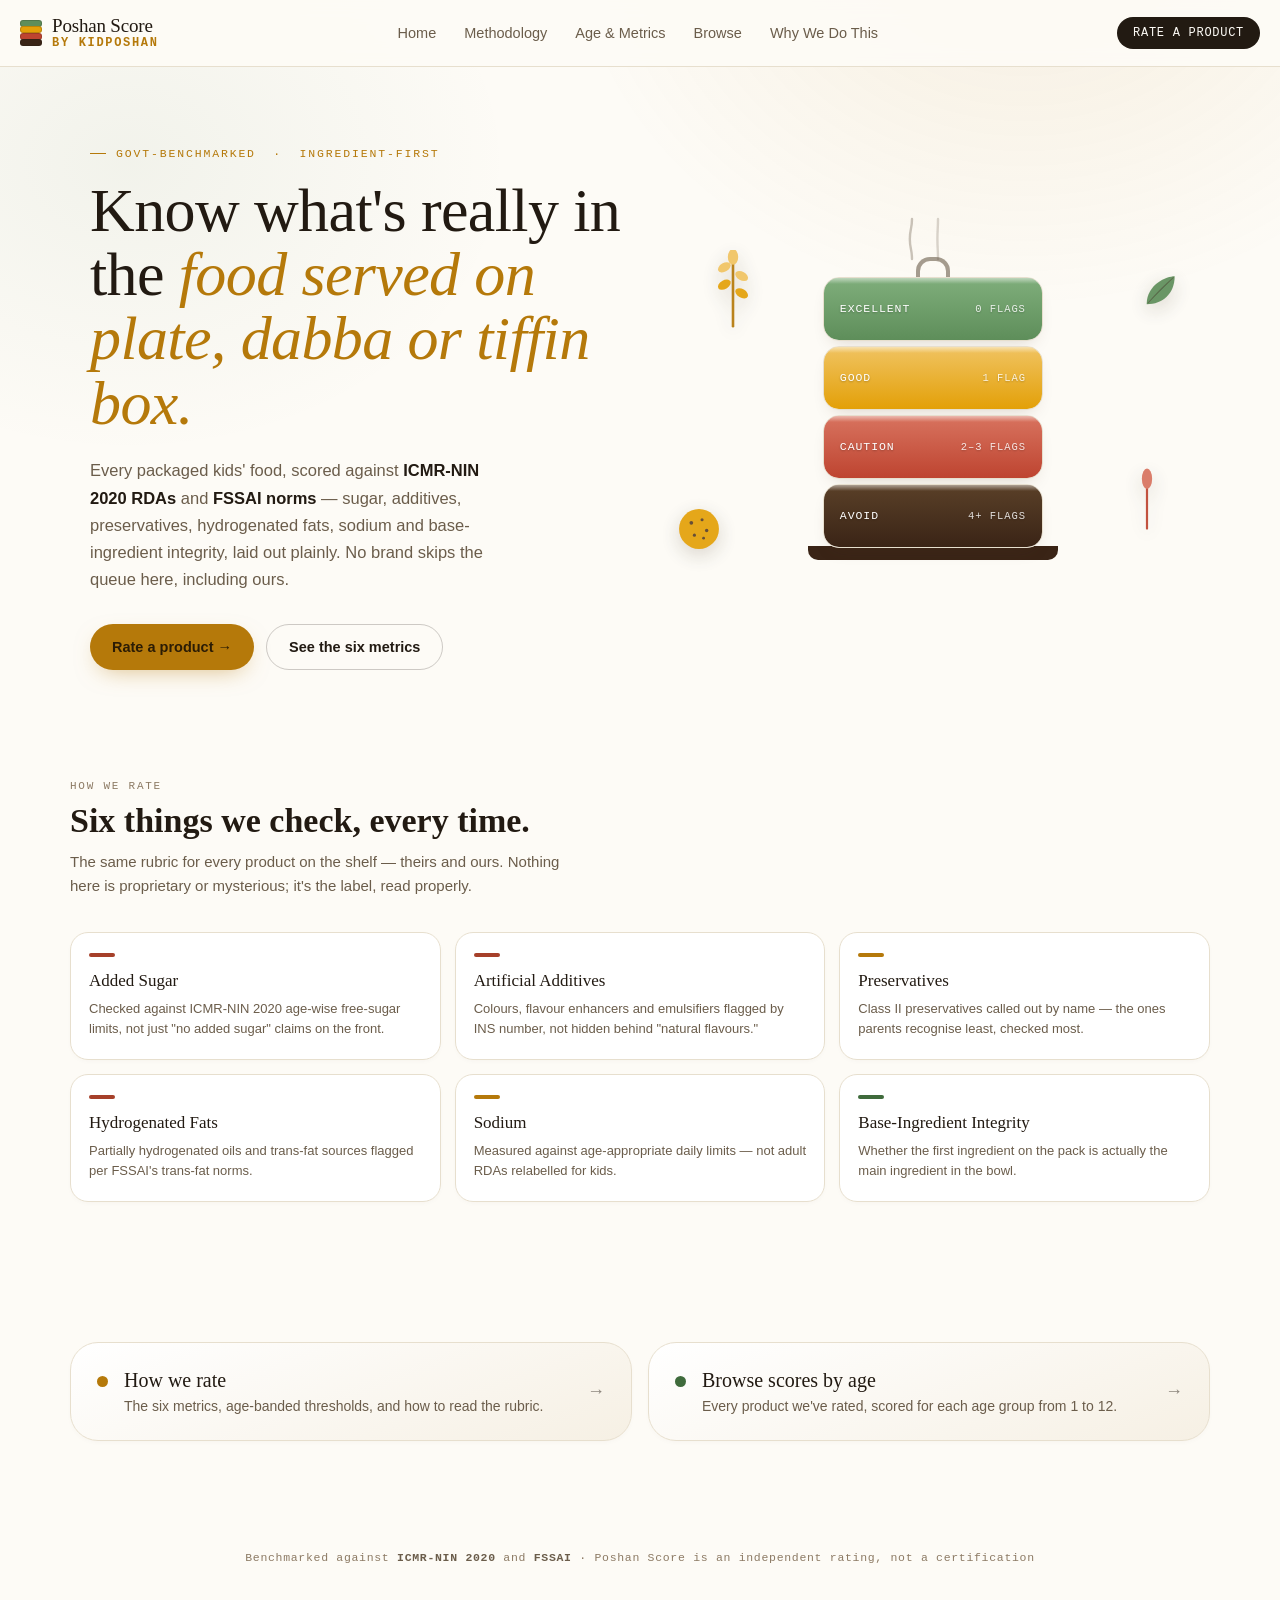
==== commit 83ba3cb1: "Add files via upload" ====
--- a/index.html
+++ b/index.html
@@ -3,23 +3,27 @@
 <head>
 <meta charset="UTF-8">
 <meta name="viewport" content="width=device-width, initial-scale=1.0">
-<title>Poshan Score — Know what's really in the dabba</title>
+<title>Poshan Score — Know what's really on the plate</title>
 <style>
   :root{
-    --bg:#1B140E;
-    --bg-alt:#241B13;
-    --card:#2C2117;
-    --card-line:rgba(243,234,216,0.10);
-    --ivory:#F4EBDA;
-    --ivory-dim:#C9BBA4;
+    --bg:#FDFBF6;
+    --bg-alt:#F6F0E4;
+    --card:#FFFFFF;
+    --card-line:#E7DFCE;
+    --ink:#221A12;
+    --ink-dim:#6B5D4B;
     --clay:#8C7A64;
-    --gold:#E3A008;
-    --gold-soft:#F0C361;
-    --green:#5E8E5A;
-    --green-soft:#7FAE7B;
-    --red:#BE4430;
-    --red-soft:#D8735F;
-    --brown-deep:#3A2416;
+    --gold:#B5790A;
+    --gold-soft:#F6E4BC;
+    --green:#3F6B3C;
+    --green-soft:#E3EEDF;
+    --red:#A6402A;
+    --red-soft:#F5E1DB;
+    --brown-deep:#4A3423;
+    --tin-green:#5E8E5A;
+    --tin-gold:#E3A008;
+    --tin-red:#BE4430;
+    --tin-brown:#3A2416;
     --radius-lg:28px;
     --radius-md:18px;
     --font-display:'Iowan Old Style','Palatino Linotype','Book Antiqua', Georgia, serif;
@@ -33,34 +37,19 @@
   body{
     margin:0;
     background:var(--bg);
-    color:var(--ivory);
+    color:var(--ink);
     font-family:var(--font-body);
     -webkit-font-smoothing:antialiased;
     overflow-x:hidden;
   }
 
-  /* explicit wrapper — some artifact hosts don't apply body{background} to the
-     visible viewport, so the page background lives here instead */
-  .page{
-    position:relative;
-    background:var(--bg);
-    min-height:100vh;
-    isolation:isolate;
-  }
-
-  /* subtle warm vignette + grain */
+  .page{ position:relative; background:var(--bg); min-height:100vh; isolation:isolate; }
+
   .atmosphere{
-    position:absolute;
-    inset:0;
-    pointer-events:none;
-    z-index:0;
+    position:absolute; inset:0; pointer-events:none; z-index:0;
     background:
-      radial-gradient(ellipse 60% 40% at 80% -5%, rgba(227,160,8,0.14), transparent 60%),
-      radial-gradient(ellipse 50% 30% at 10% 10%, rgba(94,142,90,0.08), transparent 60%);
-  }
-  .grain{
-    position:absolute; inset:0; z-index:0; pointer-events:none; opacity:0.05; mix-blend-mode:overlay;
-    background-image:url("data:image/svg+xml,%3Csvg xmlns='http://www.w3.org/2000/svg' width='140' height='140'%3E%3Cfilter id='n'%3E%3CfeTurbulence type='fractalNoise' baseFrequency='0.9' numOctaves='2' stitchTiles='stitch'/%3E%3C/filter%3E%3Crect width='100%25' height='100%25' filter='url(%23n)'/%3E%3C/svg%3E");
+      radial-gradient(ellipse 60% 40% at 80% -5%, rgba(181,121,10,0.10), transparent 60%),
+      radial-gradient(ellipse 50% 30% at 10% 10%, rgba(63,107,60,0.06), transparent 60%);
   }
 
   a{color:inherit;}
@@ -70,31 +59,28 @@
     position:sticky; top:0; z-index:40;
     display:flex; align-items:center; justify-content:space-between;
     padding:16px 20px;
-    background:rgba(27,20,14,0.86);
+    background:rgba(253,251,246,0.92);
     backdrop-filter:blur(10px);
     border-bottom:1px solid var(--card-line);
   }
-  .brand{ display:flex; align-items:center; gap:10px; }
+  .brand{ display:flex; align-items:center; gap:10px; text-decoration:none; }
   .brand-mark{ position:relative; width:22px; height:26px; flex-shrink:0; }
-  .brand-mark .tier{
-    position:absolute; left:0; right:0; height:7px; border-radius:3px;
-    border:1px solid rgba(27,20,14,0.5);
-  }
-  .brand-mark .tier:nth-child(1){ top:0; background:var(--green-soft);}
-  .brand-mark .tier:nth-child(2){ top:6.5px; background:var(--gold-soft);}
-  .brand-mark .tier:nth-child(3){ top:13px; background:var(--red-soft);}
-  .brand-mark .tier:nth-child(4){ top:19.5px; background:var(--brown-deep);}
-  .brand-name{ font-family:var(--font-display); font-size:19px; line-height:1.05; letter-spacing:-0.01em;}
-  .brand-name b{ display:block; font-style:italic; color:var(--gold-soft); font-size:12px; font-family:var(--font-mono); font-style:normal; letter-spacing:0.14em; text-transform:uppercase; margin-top:1px;}
-
-  .nav-links{ display:none; gap:28px; font-size:14.5px; color:var(--ivory-dim); }
+  .brand-mark .tier{ position:absolute; left:0; right:0; height:7px; border-radius:3px; border:1px solid rgba(34,26,18,0.2); }
+  .brand-mark .tier:nth-child(1){ top:0; background:var(--tin-green);}
+  .brand-mark .tier:nth-child(2){ top:6.5px; background:var(--tin-gold);}
+  .brand-mark .tier:nth-child(3){ top:13px; background:var(--tin-red);}
+  .brand-mark .tier:nth-child(4){ top:19.5px; background:var(--tin-brown);}
+  .brand-name{ font-family:var(--font-display); font-size:19px; line-height:1.05; letter-spacing:-0.01em; color:var(--ink);}
+  .brand-name b{ display:block; color:var(--gold); font-size:12px; font-family:var(--font-mono); font-style:normal; letter-spacing:0.14em; text-transform:uppercase; margin-top:1px;}
+
+  .nav-links{ display:none; gap:28px; font-size:14.5px; color:var(--ink-dim); }
   .nav-links a{ text-decoration:none; transition:color .2s ease; }
-  .nav-links a:hover{ color:var(--gold-soft); }
+  .nav-links a:hover{ color:var(--gold); }
   @media(min-width:780px){ .nav-links{ display:flex; } }
 
   .nav-cta{
     font-family:var(--font-mono); font-size:12px; letter-spacing:0.06em; text-transform:uppercase;
-    background:var(--gold); color:var(--bg); padding:9px 16px; border-radius:100px; text-decoration:none;
+    background:var(--ink); color:var(--bg); padding:9px 16px; border-radius:100px; text-decoration:none;
     white-space:nowrap;
   }
 
@@ -113,39 +99,35 @@
 
   .eyebrow{
     font-family:var(--font-mono); font-size:11.5px; letter-spacing:0.16em; text-transform:uppercase;
-    color:var(--gold-soft); display:flex; align-items:center; gap:10px; margin-bottom:18px;
-  }
-  .eyebrow::before{ content:''; width:16px; height:1px; background:var(--gold-soft); display:inline-block;}
+    color:var(--gold); display:flex; align-items:center; gap:10px; margin-bottom:18px;
+  }
+  .eyebrow::before{ content:''; width:16px; height:1px; background:var(--gold); display:inline-block;}
 
   h1{
     font-family:var(--font-display); font-weight:400; letter-spacing:-0.01em;
-    font-size:clamp(38px, 8vw, 62px); line-height:1.04; margin:0 0 22px;
-  }
-  h1 em{ font-style:italic; color:var(--gold-soft); }
+    font-size:clamp(38px, 8vw, 62px); line-height:1.04; margin:0 0 22px; color:var(--ink);
+  }
+  h1 em{ font-style:italic; color:var(--gold); }
 
   .lede{
-    font-size:16.5px; line-height:1.65; color:var(--ivory-dim); max-width:46ch; margin:0 0 30px;
-  }
-  .lede b{ color:var(--ivory); font-weight:600; }
+    font-size:16.5px; line-height:1.65; color:var(--ink-dim); max-width:46ch; margin:0 0 30px;
+  }
+  .lede b{ color:var(--ink); font-weight:600; }
 
   .cta-row{ display:flex; flex-wrap:wrap; gap:12px; }
   .btn{
     font-family:var(--font-body); font-size:14.5px; font-weight:600; padding:14px 22px; border-radius:100px;
     text-decoration:none; display:inline-flex; align-items:center; gap:8px; transition:transform .18s ease, box-shadow .18s ease;
   }
-  .btn-primary{ background:var(--gold); color:#241a0d; box-shadow:0 8px 24px -8px rgba(227,160,8,0.55);}
-  .btn-primary:hover{ transform:translateY(-2px); box-shadow:0 12px 28px -8px rgba(227,160,8,0.65);}
-  .btn-ghost{ border:1px solid rgba(244,235,218,0.28); color:var(--ivory); }
-  .btn-ghost:hover{ border-color:var(--ivory); transform:translateY(-2px); }
+  .btn-primary{ background:var(--gold); color:#2b1c05; box-shadow:0 8px 24px -10px rgba(181,121,10,0.55);}
+  .btn-primary:hover{ transform:translateY(-2px); box-shadow:0 12px 28px -10px rgba(181,121,10,0.6);}
+  .btn-ghost{ border:1px solid rgba(34,26,18,0.22); color:var(--ink); }
+  .btn-ghost:hover{ border-color:var(--ink); transform:translateY(-2px); }
 
   /* ---------- TIFFIN VISUAL ---------- */
-  .hero-visual{
-    position:relative;
-    display:flex; justify-content:center; align-items:center;
-    min-height:360px;
-  }
+  .hero-visual{ position:relative; display:flex; justify-content:center; align-items:center; min-height:360px; }
   .food-orbit{ position:absolute; inset:0; pointer-events:none; }
-  .food-icon{ position:absolute; opacity:0.9; animation:float 7s ease-in-out infinite; filter:drop-shadow(0 6px 10px rgba(0,0,0,0.35)); }
+  .food-icon{ position:absolute; opacity:0.92; animation:float 7s ease-in-out infinite; filter:drop-shadow(0 6px 10px rgba(74,52,35,0.22)); }
   .food-icon.sprig{ top:6%; left:6%; width:52px; animation-delay:0s; }
   .food-icon.ladoo{ bottom:10%; left:0%; width:46px; animation-delay:1.4s; }
   .food-icon.leaf{ top:12%; right:2%; width:40px; animation-delay:0.7s; }
@@ -157,35 +139,26 @@
 
   .tiffin{ position:relative; display:flex; flex-direction:column; align-items:center; z-index:2; }
   .handle{
-    width:34px; height:22px; border:4px solid var(--ivory-dim); border-bottom:none;
-    border-radius:14px 14px 0 0; margin-bottom:-2px; opacity:0.85;
-  }
-  .steam{ position:absolute; top:-46px; width:70px; height:50px; opacity:0.55; }
-  .steam path{ stroke:var(--ivory-dim); stroke-width:2.4; fill:none; stroke-linecap:round; }
-
-  .stack{
-    display:flex; flex-direction:column; gap:5px;
-    width:min(220px, 58vw);
-  }
+    width:34px; height:22px; border:4px solid var(--ink-dim); border-bottom:none;
+    border-radius:14px 14px 0 0; margin-bottom:-2px; opacity:0.6;
+  }
+  .steam{ position:absolute; top:-46px; width:70px; height:50px; opacity:0.35; }
+  .steam path{ stroke:var(--ink-dim); stroke-width:2.4; fill:none; stroke-linecap:round; }
+
+  .stack{ display:flex; flex-direction:column; gap:5px; width:min(220px, 58vw); }
   .tin{
     position:relative; height:64px; border-radius:16px;
     background:var(--card);
-    border:1.5px solid rgba(244,235,218,0.16);
+    border:1.5px solid var(--card-line);
     overflow:hidden;
-    box-shadow:inset 0 2px 6px rgba(0,0,0,0.35), 0 6px 14px -6px rgba(0,0,0,0.5);
-  }
-  .tin::after{ /* lid rim highlight */
-    content:''; position:absolute; top:0; left:0; right:0; height:6px;
-    background:linear-gradient(rgba(255,255,255,0.14), transparent);
-  }
-  .tin-fill{
-    position:absolute; left:0; right:0; bottom:0; height:0%;
-    border-radius:0 0 14px 14px;
-  }
-  .tin.excellent .tin-fill{ background:linear-gradient(180deg, var(--green-soft), var(--green)); }
-  .tin.good .tin-fill{ background:linear-gradient(180deg, var(--gold-soft), var(--gold)); }
-  .tin.caution .tin-fill{ background:linear-gradient(180deg, var(--red-soft), var(--red)); }
-  .tin.avoid .tin-fill{ background:linear-gradient(180deg, #5a4028, var(--brown-deep)); }
+    box-shadow:inset 0 2px 6px rgba(74,52,35,0.10), 0 8px 18px -10px rgba(74,52,35,0.25);
+  }
+  .tin::after{ content:''; position:absolute; top:0; left:0; right:0; height:6px; background:linear-gradient(rgba(255,255,255,0.5), transparent); }
+  .tin-fill{ position:absolute; left:0; right:0; bottom:0; height:0%; border-radius:0 0 14px 14px; }
+  .tin.excellent .tin-fill{ background:linear-gradient(180deg, #7FAE7B, var(--tin-green)); }
+  .tin.good .tin-fill{ background:linear-gradient(180deg, #F0C361, var(--tin-gold)); }
+  .tin.caution .tin-fill{ background:linear-gradient(180deg, #D8735F, var(--tin-red)); }
+  .tin.avoid .tin-fill{ background:linear-gradient(180deg, #5a4028, var(--tin-brown)); }
 
   .hero-visual.in-view .tin.excellent .tin-fill{ animation:fill 1.1s cubic-bezier(.2,.8,.2,1) forwards; animation-delay:.15s; }
   .hero-visual.in-view .tin.good .tin-fill{ animation:fill 1.1s cubic-bezier(.2,.8,.2,1) forwards; animation-delay:.4s; }
@@ -196,16 +169,16 @@
   .tin-label{
     position:absolute; inset:0; display:flex; align-items:center; justify-content:space-between;
     padding:0 16px; font-family:var(--font-mono); font-size:11.5px; letter-spacing:0.08em; text-transform:uppercase;
-    color:var(--ivory); z-index:2; opacity:0; transform:translateX(-4px);
+    color:#fff; z-index:2; opacity:0; transform:translateX(-4px); text-shadow:0 1px 2px rgba(0,0,0,0.25);
   }
   .hero-visual.in-view .tin.excellent .tin-label{ animation:reveal .5s ease forwards; animation-delay:.5s; }
   .hero-visual.in-view .tin.good .tin-label{ animation:reveal .5s ease forwards; animation-delay:.75s; }
   .hero-visual.in-view .tin.caution .tin-label{ animation:reveal .5s ease forwards; animation-delay:1s; }
   .hero-visual.in-view .tin.avoid .tin-label{ animation:reveal .5s ease forwards; animation-delay:1.25s; }
   @keyframes reveal{ to{ opacity:1; transform:translateX(0); } }
-  .tin-label span:last-child{ opacity:0.75; font-size:10.5px; }
-
-  .base-tray{ width:min(250px, 64vw); height:14px; background:var(--brown-deep); border-radius:0 0 10px 10px; margin-top:-2px; box-shadow:0 8px 16px -6px rgba(0,0,0,0.6);}
+  .tin-label span:last-child{ opacity:0.85; font-size:10.5px; }
+
+  .base-tray{ width:min(250px, 64vw); height:14px; background:var(--tin-brown); border-radius:0 0 10px 10px; margin-top:-2px; box-shadow:0 8px 16px -10px rgba(74,52,35,0.4);}
 
   @media (prefers-reduced-motion: reduce){
     .food-icon{ animation:none; }
@@ -217,20 +190,20 @@
   .section{ position:relative; z-index:1; max-width:1180px; margin:0 auto; padding:70px 20px; }
   .section-head{ margin-bottom:34px; max-width:56ch; }
   .section-eyebrow{ font-family:var(--font-mono); font-size:11px; letter-spacing:0.16em; text-transform:uppercase; color:var(--clay); margin-bottom:10px; }
-  .section-title{ font-family:var(--font-display); font-size:clamp(26px,4vw,34px); margin:0 0 10px; }
-  .section-sub{ color:var(--ivory-dim); font-size:15px; line-height:1.6; margin:0;}
-
-  .metrics-grid{
-    display:grid; gap:14px;
-    grid-template-columns:repeat(2,1fr);
-  }
+  .section-title{ font-family:var(--font-display); font-size:clamp(26px,4vw,34px); margin:0 0 10px; color:var(--ink); }
+  .section-sub{ color:var(--ink-dim); font-size:15px; line-height:1.6; margin:0;}
+
+  .metrics-grid{ display:grid; gap:14px; grid-template-columns:repeat(2,1fr); }
   @media(min-width:700px){ .metrics-grid{ grid-template-columns:repeat(3,1fr);} }
 
   .metric-card{
     background:var(--card); border:1px solid var(--card-line); border-radius:var(--radius-md);
     padding:20px 18px; position:relative; overflow:hidden;
     opacity:0; transform:translateY(14px);
-  }
+    box-shadow:0 2px 10px -6px rgba(74,52,35,0.12);
+    transition:transform .2s ease, box-shadow .2s ease;
+  }
+  .metric-card:hover{ transform:translateY(-4px); box-shadow:0 16px 28px -14px rgba(74,52,35,0.22); }
   .metrics-grid.in-view .metric-card{ animation:rise .6s ease forwards; }
   .metrics-grid .metric-card:nth-child(1){animation-delay:.02s;}
   .metrics-grid .metric-card:nth-child(2){animation-delay:.10s;}
@@ -242,11 +215,11 @@
   @media (prefers-reduced-motion: reduce){ .metric-card{ opacity:1; transform:none; animation:none !important; } }
 
   .metric-card .bar{ width:26px; height:4px; border-radius:4px; margin-bottom:14px; }
-  .metric-card.c-red .bar{ background:var(--red-soft); }
-  .metric-card.c-gold .bar{ background:var(--gold-soft); }
-  .metric-card.c-green .bar{ background:var(--green-soft); }
-  .metric-card h4{ font-family:var(--font-display); font-size:17px; margin:0 0 8px; font-weight:400; }
-  .metric-card p{ font-size:13px; color:var(--ivory-dim); line-height:1.55; margin:0; }
+  .metric-card.c-red .bar{ background:var(--red); }
+  .metric-card.c-gold .bar{ background:var(--gold); }
+  .metric-card.c-green .bar{ background:var(--green); }
+  .metric-card h4{ font-family:var(--font-display); font-size:17px; margin:0 0 8px; font-weight:400; color:var(--ink); }
+  .metric-card p{ font-size:13px; color:var(--ink-dim); line-height:1.55; margin:0; }
 
   /* ---------- ACTIONS ---------- */
   .actions-grid{ display:grid; gap:16px; }
@@ -255,42 +228,48 @@
     display:flex; gap:16px; align-items:flex-start;
     background:linear-gradient(160deg, var(--card), var(--bg-alt));
     border:1px solid var(--card-line); border-radius:var(--radius-lg);
-    padding:26px; text-decoration:none; color:var(--ivory);
-    transition:border-color .2s ease, transform .2s ease;
-  }
-  .action-card:hover{ border-color:var(--gold-soft); transform:translateY(-3px); }
+    padding:26px; text-decoration:none; color:var(--ink);
+    transition:border-color .2s ease, transform .2s ease, box-shadow .2s ease;
+    box-shadow:0 2px 10px -6px rgba(74,52,35,0.12);
+    opacity:0; transform:translateY(16px);
+  }
+  .actions-grid.in-view .action-card{ animation:actionRise .55s cubic-bezier(.2,.8,.2,1) forwards; }
+  .actions-grid .action-card.a1{ animation-delay:.05s; }
+  .actions-grid .action-card.a2{ animation-delay:.18s; }
+  @keyframes actionRise{ to{ opacity:1; transform:translateY(0); } }
+  .action-card:hover{ border-color:var(--gold); transform:translateY(-5px) scale(1.01); box-shadow:0 18px 32px -16px rgba(74,52,35,0.28); }
   .action-dot{ width:11px; height:11px; border-radius:50%; margin-top:7px; flex-shrink:0; }
-  .action-card.a1 .action-dot{ background:var(--gold-soft); }
-  .action-card.a2 .action-dot{ background:var(--green-soft); }
+  .action-card.a1 .action-dot{ background:var(--gold); }
+  .action-card.a2 .action-dot{ background:var(--green); }
   .action-card h3{ font-family:var(--font-display); font-size:20px; margin:0 0 6px; font-weight:400; }
-  .action-card p{ margin:0; font-size:14px; color:var(--ivory-dim); }
+  .action-card p{ margin:0; font-size:14px; color:var(--ink-dim); }
   .action-arrow{ margin-left:auto; opacity:0.5; font-size:18px; align-self:center; }
 
   footer{
     position:relative; z-index:1; text-align:center; padding:40px 20px 60px;
     font-family:var(--font-mono); font-size:11.5px; letter-spacing:0.06em; color:var(--clay);
   }
-  footer b{ color:var(--ivory-dim); }
+  footer b{ color:var(--ink-dim); }
 </style>
 </head>
 <body>
 
 <div class="page">
 <div class="atmosphere"></div>
-<div class="grain"></div>
 
 <nav>
-  <div class="brand">
+  <a class="brand" href="index.html">
     <div class="brand-mark">
       <div class="tier"></div><div class="tier"></div><div class="tier"></div><div class="tier"></div>
     </div>
     <div class="brand-name">Poshan Score<b>by Kidposhan</b></div>
-  </div>
+  </a>
   <div class="nav-links">
-    <a href="#">Home</a>
+    <a href="index.html">Home</a>
     <a href="#metrics">Methodology</a>
+    <a href="age-metrics.html">Age &amp; Metrics</a>
     <a href="browse.html">Browse</a>
-    <a href="#">Tradition</a>
+    <a href="why-we-do-this.html">Why We Do This</a>
   </div>
   <a class="nav-cta" href="#actions">Rate a product</a>
 </nav>
@@ -298,14 +277,14 @@
 <header class="hero">
   <div class="hero-text">
     <div class="eyebrow">Govt-benchmarked &nbsp;·&nbsp; Ingredient-first</div>
-    <h1>Know what's really <em>in the dabba.</em></h1>
+    <h1>Know what's really in the <em>food served on plate, dabba or tiffin box.</em></h1>
     <p class="lede">
       Every packaged kids' food, scored against <b>ICMR-NIN 2020 RDAs</b> and <b>FSSAI norms</b> —
       sugar, additives, preservatives, hydrogenated fats, sodium and base-ingredient integrity,
       laid out plainly. No brand skips the queue here, including ours.
     </p>
     <div class="cta-row">
-      <a class="btn btn-primary" href="#actions">Rate a product →</a>
+      <a class="btn btn-primary" href="browse.html">Rate a product →</a>
       <a class="btn btn-ghost" href="#metrics">See the six metrics</a>
     </div>
   </div>
@@ -313,7 +292,7 @@
   <div class="hero-visual" id="heroVisual">
     <div class="food-orbit">
       <svg class="food-icon sprig" viewBox="0 0 60 90" fill="none" xmlns="http://www.w3.org/2000/svg">
-        <path d="M30 88V10" stroke="#E3A008" stroke-width="3" stroke-linecap="round"/>
+        <path d="M30 88V10" stroke="#B5790A" stroke-width="3" stroke-linecap="round"/>
         <ellipse cx="20" cy="20" rx="8" ry="5" fill="#F0C361" transform="rotate(-30 20 20)"/>
         <ellipse cx="40" cy="30" rx="8" ry="5" fill="#F0C361" transform="rotate(30 40 30)"/>
         <ellipse cx="20" cy="40" rx="8" ry="5" fill="#E3A008" transform="rotate(-30 20 40)"/>
@@ -394,20 +373,20 @@
 </section>
 
 <section class="section" id="actions">
-  <div class="actions-grid">
-    <a class="action-card a1" href="#metrics">
+  <div class="actions-grid" id="actionsGrid">
+    <a class="action-card a1" href="age-metrics.html">
       <div class="action-dot"></div>
       <div>
         <h3>How we rate</h3>
-        <p>The six metrics, explained — and why we scored it this way.</p>
+        <p>The six metrics, age-banded thresholds, and how to read the rubric.</p>
       </div>
       <div class="action-arrow">→</div>
     </a>
     <a class="action-card a2" href="browse.html">
       <div class="action-dot"></div>
       <div>
-        <h3>Rate a product</h3>
-        <p>Request the score of a product we haven't rated yet.</p>
+        <h3>Browse scores by age</h3>
+        <p>Every product we've rated, scored for each age group from 1 to 12.</p>
       </div>
       <div class="action-arrow">→</div>
     </a>
@@ -425,9 +404,8 @@
     });
   }, {threshold:0.35});
 
-  document.querySelectorAll('#heroVisual, #metricsGrid').forEach(el=>io.observe(el));
-
-  // trigger hero immediately on load too, since it's above the fold
+  document.querySelectorAll('#heroVisual, #metricsGrid, #actionsGrid').forEach(el=>io.observe(el));
+
   window.addEventListener('load', ()=>{
     document.getElementById('heroVisual').classList.add('in-view');
   });
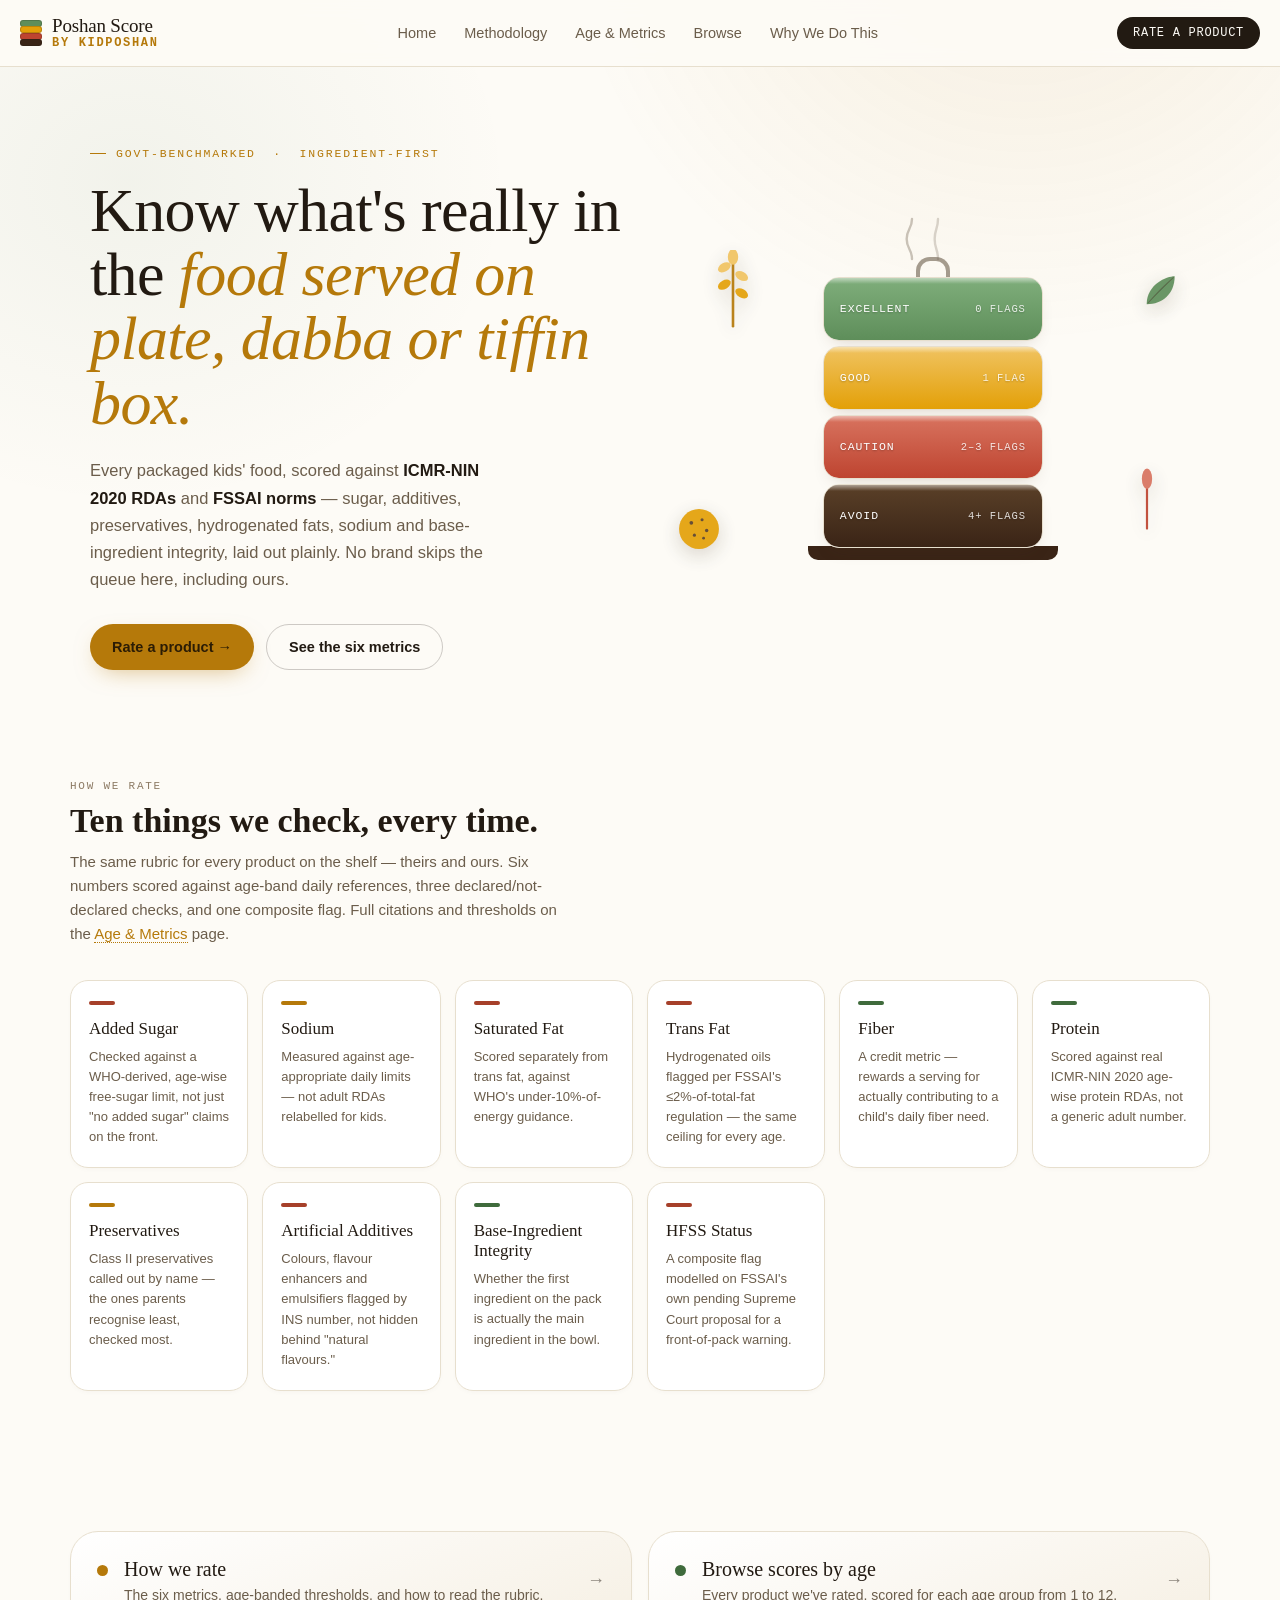
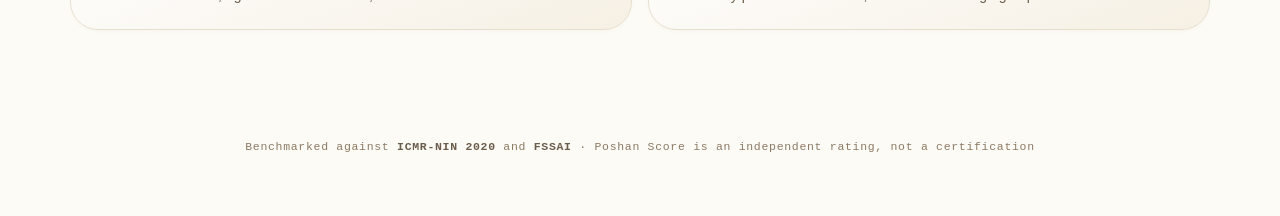
==== commit 4a419f9b: "Add files via upload" ====
--- a/index.html
+++ b/index.html
@@ -192,9 +192,10 @@
   .section-eyebrow{ font-family:var(--font-mono); font-size:11px; letter-spacing:0.16em; text-transform:uppercase; color:var(--clay); margin-bottom:10px; }
   .section-title{ font-family:var(--font-display); font-size:clamp(26px,4vw,34px); margin:0 0 10px; color:var(--ink); }
   .section-sub{ color:var(--ink-dim); font-size:15px; line-height:1.6; margin:0;}
+  .section-sub a{ color:var(--gold); text-decoration:none; border-bottom:1px dotted var(--gold); }
 
   .metrics-grid{ display:grid; gap:14px; grid-template-columns:repeat(2,1fr); }
-  @media(min-width:700px){ .metrics-grid{ grid-template-columns:repeat(3,1fr);} }
+  @media(min-width:700px){ .metrics-grid{ grid-template-columns:repeat(auto-fit, minmax(170px, 1fr));} }
 
   .metric-card{
     background:var(--card); border:1px solid var(--card-line); border-radius:var(--radius-md);
@@ -206,11 +207,15 @@
   .metric-card:hover{ transform:translateY(-4px); box-shadow:0 16px 28px -14px rgba(74,52,35,0.22); }
   .metrics-grid.in-view .metric-card{ animation:rise .6s ease forwards; }
   .metrics-grid .metric-card:nth-child(1){animation-delay:.02s;}
-  .metrics-grid .metric-card:nth-child(2){animation-delay:.10s;}
-  .metrics-grid .metric-card:nth-child(3){animation-delay:.18s;}
-  .metrics-grid .metric-card:nth-child(4){animation-delay:.26s;}
-  .metrics-grid .metric-card:nth-child(5){animation-delay:.34s;}
-  .metrics-grid .metric-card:nth-child(6){animation-delay:.42s;}
+  .metrics-grid .metric-card:nth-child(2){animation-delay:.08s;}
+  .metrics-grid .metric-card:nth-child(3){animation-delay:.14s;}
+  .metrics-grid .metric-card:nth-child(4){animation-delay:.20s;}
+  .metrics-grid .metric-card:nth-child(5){animation-delay:.26s;}
+  .metrics-grid .metric-card:nth-child(6){animation-delay:.32s;}
+  .metrics-grid .metric-card:nth-child(7){animation-delay:.38s;}
+  .metrics-grid .metric-card:nth-child(8){animation-delay:.44s;}
+  .metrics-grid .metric-card:nth-child(9){animation-delay:.50s;}
+  .metrics-grid .metric-card:nth-child(10){animation-delay:.56s;}
   @keyframes rise{ to{ opacity:1; transform:translateY(0); } }
   @media (prefers-reduced-motion: reduce){ .metric-card{ opacity:1; transform:none; animation:none !important; } }
 
@@ -359,16 +364,20 @@
 <section class="section" id="metrics">
   <div class="section-head">
     <div class="section-eyebrow">How we rate</div>
-    <h2 class="section-title">Six things we check, every time.</h2>
-    <p class="section-sub">The same rubric for every product on the shelf — theirs and ours. Nothing here is proprietary or mysterious; it's the label, read properly.</p>
+    <h2 class="section-title">Ten things we check, every time.</h2>
+    <p class="section-sub">The same rubric for every product on the shelf — theirs and ours. Six numbers scored against age-band daily references, three declared/not-declared checks, and one composite flag. Full citations and thresholds on the <a href="age-metrics.html">Age &amp; Metrics</a> page.</p>
   </div>
   <div class="metrics-grid" id="metricsGrid">
-    <div class="metric-card c-red"><div class="bar"></div><h4>Added Sugar</h4><p>Checked against ICMR-NIN 2020 age-wise free-sugar limits, not just "no added sugar" claims on the front.</p></div>
+    <div class="metric-card c-red"><div class="bar"></div><h4>Added Sugar</h4><p>Checked against a WHO-derived, age-wise free-sugar limit, not just "no added sugar" claims on the front.</p></div>
+    <div class="metric-card c-gold"><div class="bar"></div><h4>Sodium</h4><p>Measured against age-appropriate daily limits — not adult RDAs relabelled for kids.</p></div>
+    <div class="metric-card c-red"><div class="bar"></div><h4>Saturated Fat</h4><p>Scored separately from trans fat, against WHO's under-10%-of-energy guidance.</p></div>
+    <div class="metric-card c-red"><div class="bar"></div><h4>Trans Fat</h4><p>Hydrogenated oils flagged per FSSAI's ≤2%-of-total-fat regulation — the same ceiling for every age.</p></div>
+    <div class="metric-card c-green"><div class="bar"></div><h4>Fiber</h4><p>A credit metric — rewards a serving for actually contributing to a child's daily fiber need.</p></div>
+    <div class="metric-card c-green"><div class="bar"></div><h4>Protein</h4><p>Scored against real ICMR-NIN 2020 age-wise protein RDAs, not a generic adult number.</p></div>
+    <div class="metric-card c-gold"><div class="bar"></div><h4>Preservatives</h4><p>Class II preservatives called out by name — the ones parents recognise least, checked most.</p></div>
     <div class="metric-card c-red"><div class="bar"></div><h4>Artificial Additives</h4><p>Colours, flavour enhancers and emulsifiers flagged by INS number, not hidden behind "natural flavours."</p></div>
-    <div class="metric-card c-gold"><div class="bar"></div><h4>Preservatives</h4><p>Class II preservatives called out by name — the ones parents recognise least, checked most.</p></div>
-    <div class="metric-card c-red"><div class="bar"></div><h4>Hydrogenated Fats</h4><p>Partially hydrogenated oils and trans-fat sources flagged per FSSAI's trans-fat norms.</p></div>
-    <div class="metric-card c-gold"><div class="bar"></div><h4>Sodium</h4><p>Measured against age-appropriate daily limits — not adult RDAs relabelled for kids.</p></div>
     <div class="metric-card c-green"><div class="bar"></div><h4>Base-Ingredient Integrity</h4><p>Whether the first ingredient on the pack is actually the main ingredient in the bowl.</p></div>
+    <div class="metric-card c-red"><div class="bar"></div><h4>HFSS Status</h4><p>A composite flag modelled on FSSAI's own pending Supreme Court proposal for a front-of-pack warning.</p></div>
   </div>
 </section>
 
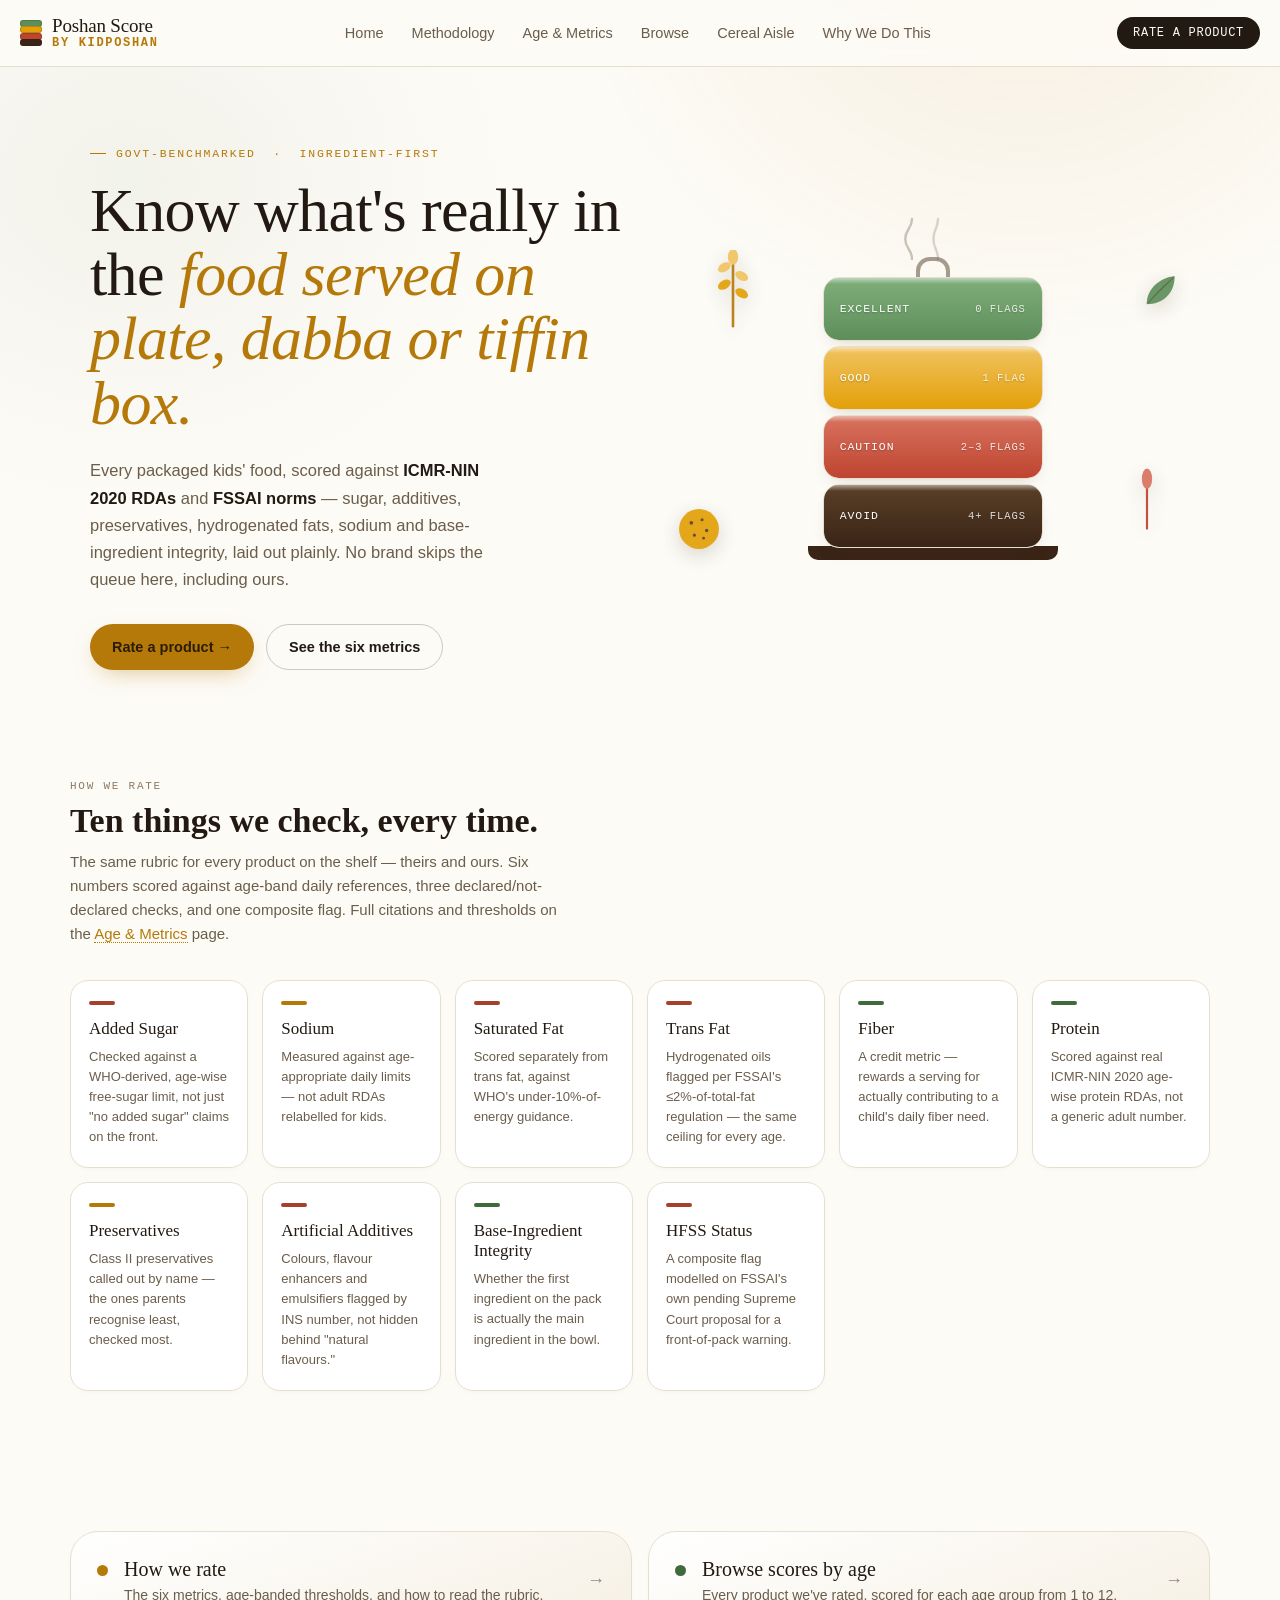
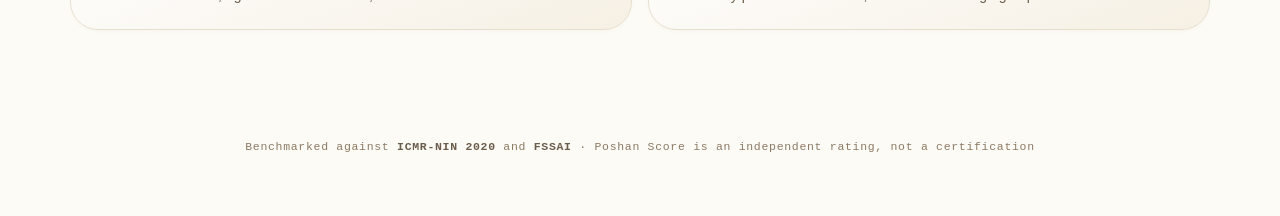
==== commit a9feec0f: "Add files via upload" ====
--- a/index.html
+++ b/index.html
@@ -274,6 +274,7 @@
     <a href="#metrics">Methodology</a>
     <a href="age-metrics.html">Age &amp; Metrics</a>
     <a href="browse.html">Browse</a>
+    <a href="cereals.html">Cereal Aisle</a>
     <a href="why-we-do-this.html">Why We Do This</a>
   </div>
   <a class="nav-cta" href="#actions">Rate a product</a>
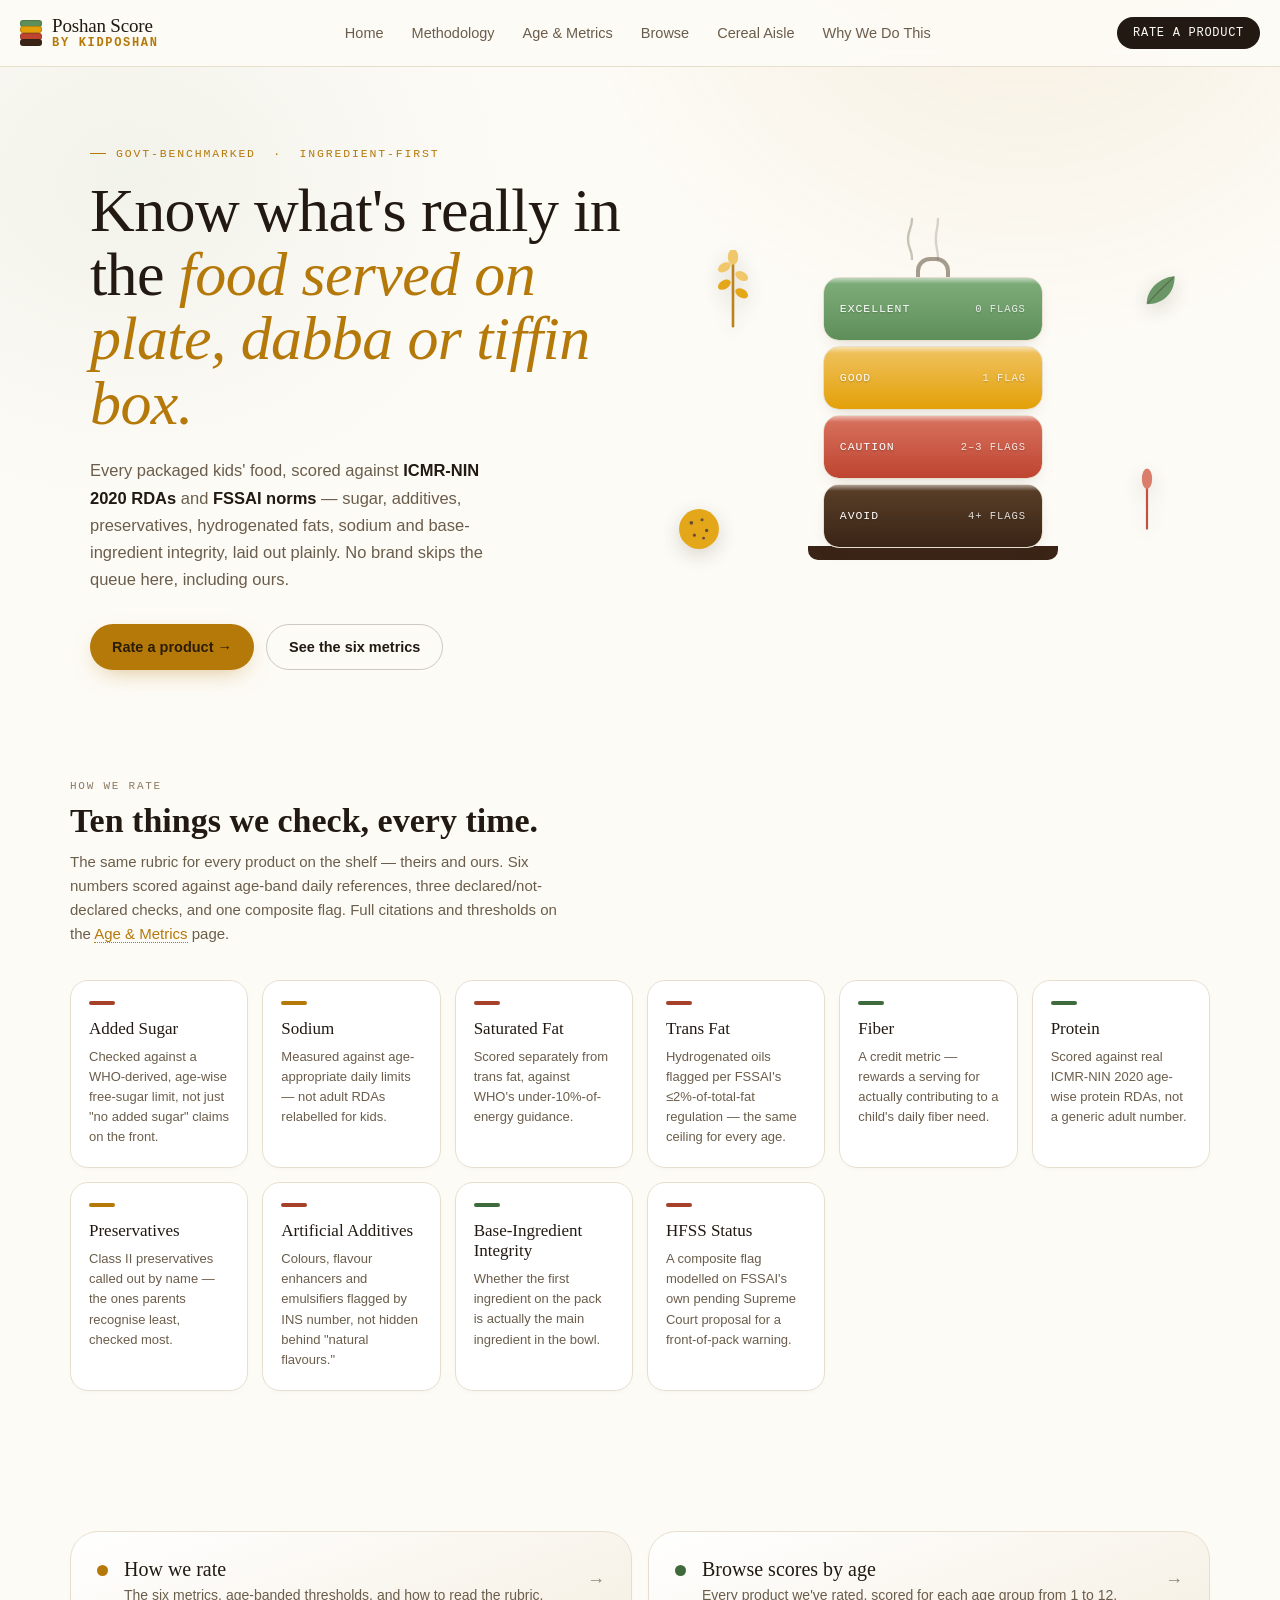
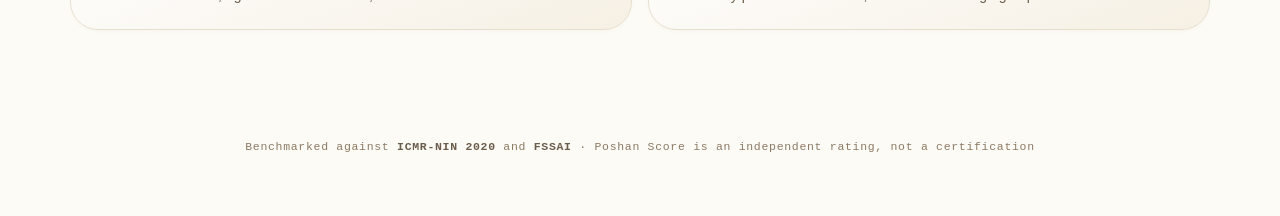
==== commit 610f8698: "Add files via upload" ====
--- a/index.html
+++ b/index.html
@@ -78,6 +78,16 @@
   .nav-links a:hover{ color:var(--gold); }
   @media(min-width:780px){ .nav-links{ display:flex; } }
 
+  .hamburger{ display:flex; align-items:center; justify-content:center; width:38px; height:38px; border-radius:10px; border:1px solid var(--card-line); background:var(--card); cursor:pointer; flex-shrink:0; -webkit-tap-highlight-color:transparent; }
+  .hamburger svg{ width:18px; height:18px; color:var(--ink); }
+  @media(min-width:780px){ .hamburger{ display:none; } }
+
+  .mobile-menu{ display:none; flex-direction:column; padding:4px 20px 14px; background:var(--card); border-bottom:1px solid var(--card-line); }
+  .mobile-menu.open{ display:flex; }
+  .mobile-menu a{ padding:14px 6px; text-decoration:none; color:var(--ink); font-size:16px; border-bottom:1px solid var(--card-line); }
+  .mobile-menu a:last-child{ border-bottom:none; }
+  @media(min-width:780px){ .mobile-menu{ display:none !important; } }
+
   .nav-cta{
     font-family:var(--font-mono); font-size:12px; letter-spacing:0.06em; text-transform:uppercase;
     background:var(--ink); color:var(--bg); padding:9px 16px; border-radius:100px; text-decoration:none;
@@ -277,8 +287,19 @@
     <a href="cereals.html">Cereal Aisle</a>
     <a href="why-we-do-this.html">Why We Do This</a>
   </div>
-  <a class="nav-cta" href="#actions">Rate a product</a>
+  <button class="hamburger" onclick="toggleMobileMenu()" aria-label="Menu" aria-expanded="false">
+    <svg viewBox="0 0 24 24" fill="none" xmlns="http://www.w3.org/2000/svg"><path d="M4 6h16M4 12h16M4 18h16" stroke="currentColor" stroke-width="2" stroke-linecap="round"/></svg>
+  </button>
+    <a class="nav-cta" href="#actions">Rate a product</a>
 </nav>
+<div class="mobile-menu" id="mobileMenu">
+    <a href="index.html">Home</a>
+    <a href="#metrics">Methodology</a>
+    <a href="age-metrics.html">Age &amp; Metrics</a>
+    <a href="browse.html">Browse</a>
+    <a href="cereals.html">Cereal Aisle</a>
+    <a href="why-we-do-this.html">Why We Do This</a>
+  </div>
 
 <header class="hero">
   <div class="hero-text">
@@ -422,5 +443,24 @@
 </script>
 
 </div>
+<script>
+function toggleMobileMenu(){
+  const menu = document.getElementById('mobileMenu');
+  const btn = document.querySelector('.hamburger');
+  const isOpen = menu.classList.toggle('open');
+  if (btn) btn.setAttribute('aria-expanded', isOpen ? 'true' : 'false');
+}
+document.addEventListener('click', (e) => {
+  const menu = document.getElementById('mobileMenu');
+  const btn = document.querySelector('.hamburger');
+  if (!menu || !menu.classList.contains('open')) return;
+  if (menu.contains(e.target) || (btn && btn.contains(e.target))) return;
+  menu.classList.remove('open');
+  if (btn) btn.setAttribute('aria-expanded', 'false');
+});
+document.querySelectorAll('#mobileMenu a').forEach(a => {
+  a.addEventListener('click', () => document.getElementById('mobileMenu').classList.remove('open'));
+});
+</script>
 </body>
 </html>
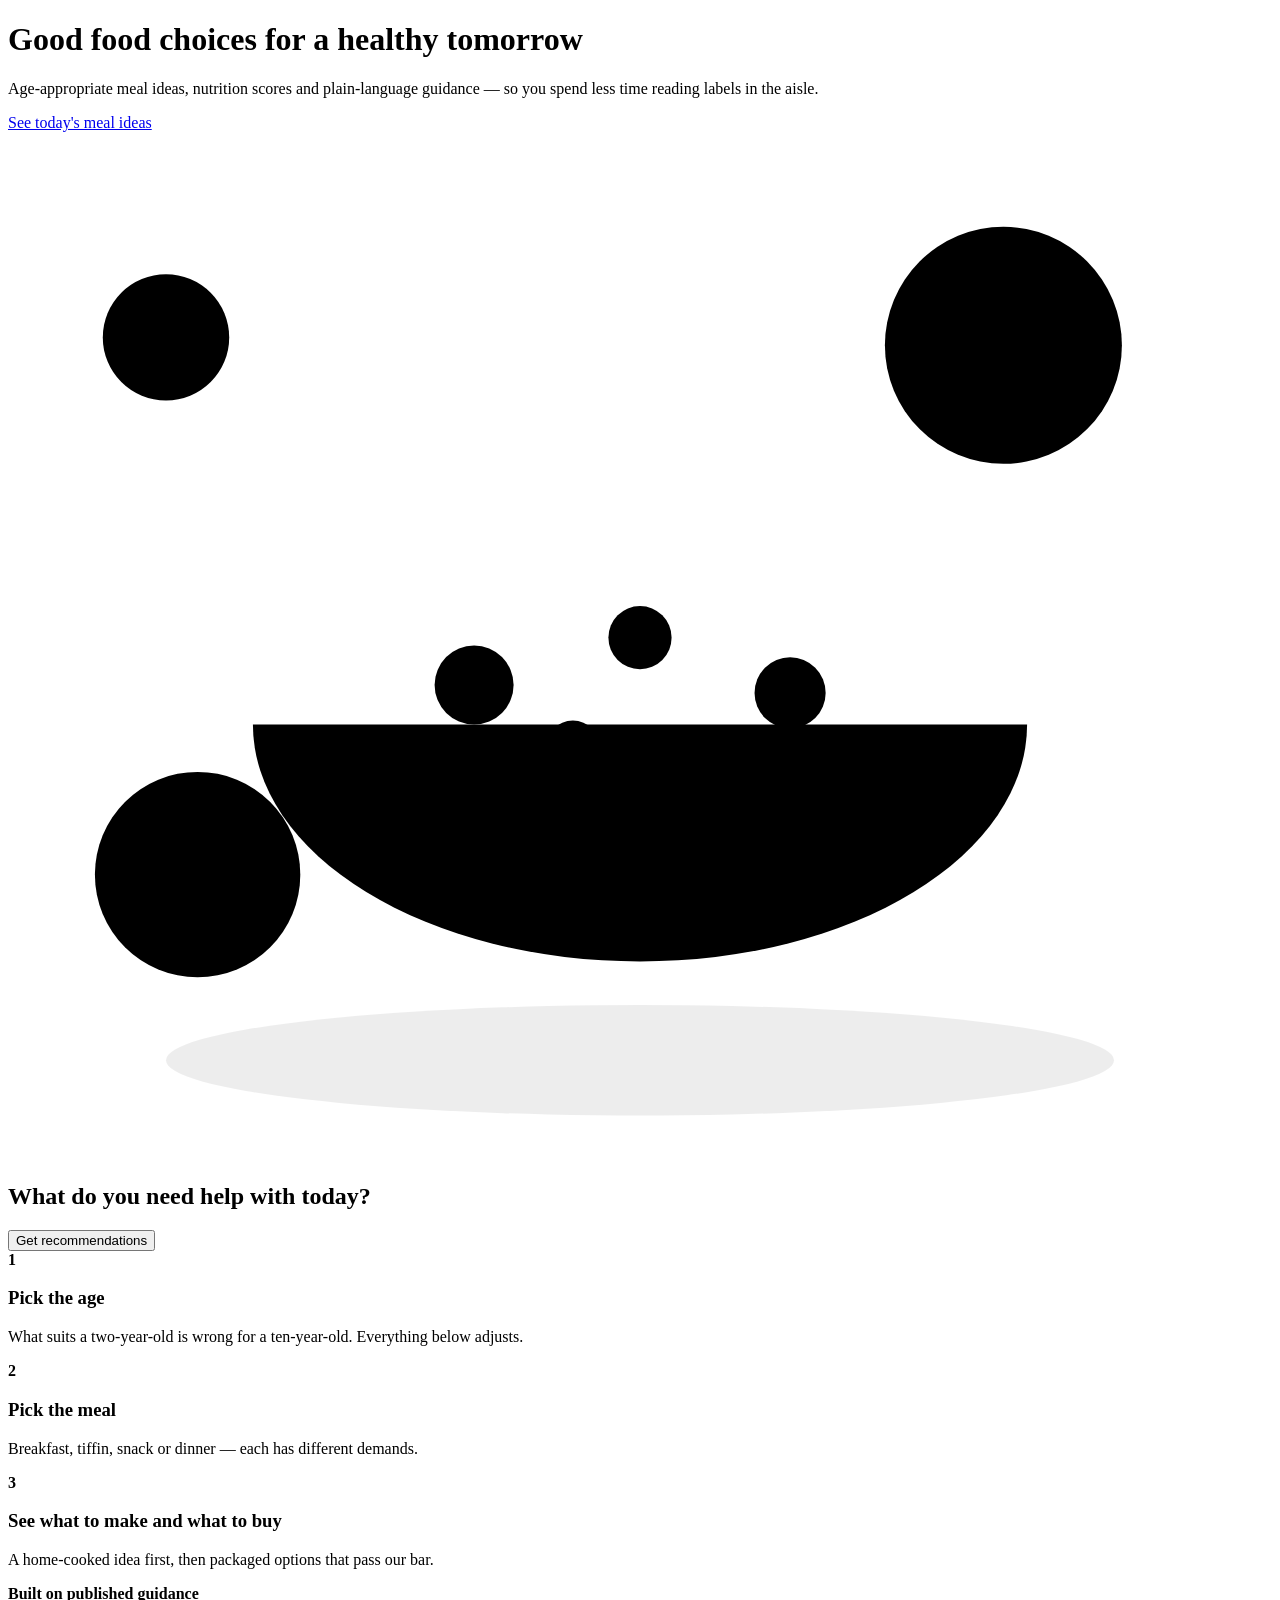
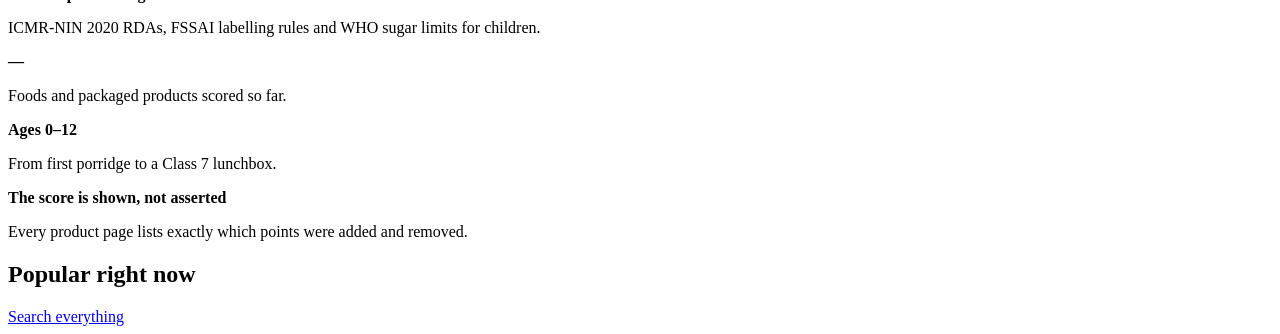
==== commit 8cc78638: "Add files via upload" ====
--- a/index.html
+++ b/index.html
@@ -1,466 +1,108 @@
-<!DOCTYPE html>
+<!doctype html>
 <html lang="en">
 <head>
-<meta charset="UTF-8">
-<meta name="viewport" content="width=device-width, initial-scale=1.0">
-<title>Poshan Score — Know what's really on the plate</title>
-<style>
-  :root{
-    --bg:#FDFBF6;
-    --bg-alt:#F6F0E4;
-    --card:#FFFFFF;
-    --card-line:#E7DFCE;
-    --ink:#221A12;
-    --ink-dim:#6B5D4B;
-    --clay:#8C7A64;
-    --gold:#B5790A;
-    --gold-soft:#F6E4BC;
-    --green:#3F6B3C;
-    --green-soft:#E3EEDF;
-    --red:#A6402A;
-    --red-soft:#F5E1DB;
-    --brown-deep:#4A3423;
-    --tin-green:#5E8E5A;
-    --tin-gold:#E3A008;
-    --tin-red:#BE4430;
-    --tin-brown:#3A2416;
-    --radius-lg:28px;
-    --radius-md:18px;
-    --font-display:'Iowan Old Style','Palatino Linotype','Book Antiqua', Georgia, serif;
-    --font-body:-apple-system,BlinkMacSystemFont,'Segoe UI',Roboto,'Helvetica Neue',Arial,sans-serif;
-    --font-mono:ui-monospace,'SF Mono',Menlo,Consolas,monospace;
-  }
-
-  *{box-sizing:border-box;}
-  html{scroll-behavior:smooth; background:var(--bg);}
-  html, body{ min-height:100%; }
-  body{
-    margin:0;
-    background:var(--bg);
-    color:var(--ink);
-    font-family:var(--font-body);
-    -webkit-font-smoothing:antialiased;
-    overflow-x:hidden;
-  }
-
-  .page{ position:relative; background:var(--bg); min-height:100vh; isolation:isolate; }
-
-  .atmosphere{
-    position:absolute; inset:0; pointer-events:none; z-index:0;
-    background:
-      radial-gradient(ellipse 60% 40% at 80% -5%, rgba(181,121,10,0.10), transparent 60%),
-      radial-gradient(ellipse 50% 30% at 10% 10%, rgba(63,107,60,0.06), transparent 60%);
-  }
-
-  a{color:inherit;}
-
-  /* ---------- NAV ---------- */
-  nav{
-    position:sticky; top:0; z-index:40;
-    display:flex; align-items:center; justify-content:space-between;
-    padding:16px 20px;
-    background:rgba(253,251,246,0.92);
-    backdrop-filter:blur(10px);
-    border-bottom:1px solid var(--card-line);
-  }
-  .brand{ display:flex; align-items:center; gap:10px; text-decoration:none; }
-  .brand-mark{ position:relative; width:22px; height:26px; flex-shrink:0; }
-  .brand-mark .tier{ position:absolute; left:0; right:0; height:7px; border-radius:3px; border:1px solid rgba(34,26,18,0.2); }
-  .brand-mark .tier:nth-child(1){ top:0; background:var(--tin-green);}
-  .brand-mark .tier:nth-child(2){ top:6.5px; background:var(--tin-gold);}
-  .brand-mark .tier:nth-child(3){ top:13px; background:var(--tin-red);}
-  .brand-mark .tier:nth-child(4){ top:19.5px; background:var(--tin-brown);}
-  .brand-name{ font-family:var(--font-display); font-size:19px; line-height:1.05; letter-spacing:-0.01em; color:var(--ink);}
-  .brand-name b{ display:block; color:var(--gold); font-size:12px; font-family:var(--font-mono); font-style:normal; letter-spacing:0.14em; text-transform:uppercase; margin-top:1px;}
-
-  .nav-links{ display:none; gap:28px; font-size:14.5px; color:var(--ink-dim); }
-  .nav-links a{ text-decoration:none; transition:color .2s ease; }
-  .nav-links a:hover{ color:var(--gold); }
-  @media(min-width:780px){ .nav-links{ display:flex; } }
-
-  .hamburger{ display:flex; align-items:center; justify-content:center; width:38px; height:38px; border-radius:10px; border:1px solid var(--card-line); background:var(--card); cursor:pointer; flex-shrink:0; -webkit-tap-highlight-color:transparent; }
-  .hamburger svg{ width:18px; height:18px; color:var(--ink); }
-  @media(min-width:780px){ .hamburger{ display:none; } }
-
-  .mobile-menu{ display:none; flex-direction:column; padding:4px 20px 14px; background:var(--card); border-bottom:1px solid var(--card-line); }
-  .mobile-menu.open{ display:flex; }
-  .mobile-menu a{ padding:14px 6px; text-decoration:none; color:var(--ink); font-size:16px; border-bottom:1px solid var(--card-line); }
-  .mobile-menu a:last-child{ border-bottom:none; }
-  @media(min-width:780px){ .mobile-menu{ display:none !important; } }
-
-  .nav-cta{
-    font-family:var(--font-mono); font-size:12px; letter-spacing:0.06em; text-transform:uppercase;
-    background:var(--ink); color:var(--bg); padding:9px 16px; border-radius:100px; text-decoration:none;
-    white-space:nowrap;
-  }
-
-  /* ---------- HERO ---------- */
-  .hero{
-    position:relative; z-index:1;
-    padding:52px 20px 20px;
-    display:flex; flex-direction:column; gap:44px;
-    max-width:1180px; margin:0 auto;
-  }
-  @media(min-width:900px){
-    .hero{ flex-direction:row; align-items:center; padding:80px 40px 40px; gap:20px; }
-    .hero-text{ flex:1.1; }
-    .hero-visual{ flex:1; }
-  }
-
-  .eyebrow{
-    font-family:var(--font-mono); font-size:11.5px; letter-spacing:0.16em; text-transform:uppercase;
-    color:var(--gold); display:flex; align-items:center; gap:10px; margin-bottom:18px;
-  }
-  .eyebrow::before{ content:''; width:16px; height:1px; background:var(--gold); display:inline-block;}
-
-  h1{
-    font-family:var(--font-display); font-weight:400; letter-spacing:-0.01em;
-    font-size:clamp(38px, 8vw, 62px); line-height:1.04; margin:0 0 22px; color:var(--ink);
-  }
-  h1 em{ font-style:italic; color:var(--gold); }
-
-  .lede{
-    font-size:16.5px; line-height:1.65; color:var(--ink-dim); max-width:46ch; margin:0 0 30px;
-  }
-  .lede b{ color:var(--ink); font-weight:600; }
-
-  .cta-row{ display:flex; flex-wrap:wrap; gap:12px; }
-  .btn{
-    font-family:var(--font-body); font-size:14.5px; font-weight:600; padding:14px 22px; border-radius:100px;
-    text-decoration:none; display:inline-flex; align-items:center; gap:8px; transition:transform .18s ease, box-shadow .18s ease;
-  }
-  .btn-primary{ background:var(--gold); color:#2b1c05; box-shadow:0 8px 24px -10px rgba(181,121,10,0.55);}
-  .btn-primary:hover{ transform:translateY(-2px); box-shadow:0 12px 28px -10px rgba(181,121,10,0.6);}
-  .btn-ghost{ border:1px solid rgba(34,26,18,0.22); color:var(--ink); }
-  .btn-ghost:hover{ border-color:var(--ink); transform:translateY(-2px); }
-
-  /* ---------- TIFFIN VISUAL ---------- */
-  .hero-visual{ position:relative; display:flex; justify-content:center; align-items:center; min-height:360px; }
-  .food-orbit{ position:absolute; inset:0; pointer-events:none; }
-  .food-icon{ position:absolute; opacity:0.92; animation:float 7s ease-in-out infinite; filter:drop-shadow(0 6px 10px rgba(74,52,35,0.22)); }
-  .food-icon.sprig{ top:6%; left:6%; width:52px; animation-delay:0s; }
-  .food-icon.ladoo{ bottom:10%; left:0%; width:46px; animation-delay:1.4s; }
-  .food-icon.leaf{ top:12%; right:2%; width:40px; animation-delay:0.7s; }
-  .food-icon.grain{ bottom:16%; right:4%; width:44px; animation-delay:2.1s; }
-  @keyframes float{
-    0%,100%{ transform:translateY(0) rotate(0deg); }
-    50%{ transform:translateY(-14px) rotate(4deg); }
-  }
-
-  .tiffin{ position:relative; display:flex; flex-direction:column; align-items:center; z-index:2; }
-  .handle{
-    width:34px; height:22px; border:4px solid var(--ink-dim); border-bottom:none;
-    border-radius:14px 14px 0 0; margin-bottom:-2px; opacity:0.6;
-  }
-  .steam{ position:absolute; top:-46px; width:70px; height:50px; opacity:0.35; }
-  .steam path{ stroke:var(--ink-dim); stroke-width:2.4; fill:none; stroke-linecap:round; }
-
-  .stack{ display:flex; flex-direction:column; gap:5px; width:min(220px, 58vw); }
-  .tin{
-    position:relative; height:64px; border-radius:16px;
-    background:var(--card);
-    border:1.5px solid var(--card-line);
-    overflow:hidden;
-    box-shadow:inset 0 2px 6px rgba(74,52,35,0.10), 0 8px 18px -10px rgba(74,52,35,0.25);
-  }
-  .tin::after{ content:''; position:absolute; top:0; left:0; right:0; height:6px; background:linear-gradient(rgba(255,255,255,0.5), transparent); }
-  .tin-fill{ position:absolute; left:0; right:0; bottom:0; height:0%; border-radius:0 0 14px 14px; }
-  .tin.excellent .tin-fill{ background:linear-gradient(180deg, #7FAE7B, var(--tin-green)); }
-  .tin.good .tin-fill{ background:linear-gradient(180deg, #F0C361, var(--tin-gold)); }
-  .tin.caution .tin-fill{ background:linear-gradient(180deg, #D8735F, var(--tin-red)); }
-  .tin.avoid .tin-fill{ background:linear-gradient(180deg, #5a4028, var(--tin-brown)); }
-
-  .hero-visual.in-view .tin.excellent .tin-fill{ animation:fill 1.1s cubic-bezier(.2,.8,.2,1) forwards; animation-delay:.15s; }
-  .hero-visual.in-view .tin.good .tin-fill{ animation:fill 1.1s cubic-bezier(.2,.8,.2,1) forwards; animation-delay:.4s; }
-  .hero-visual.in-view .tin.caution .tin-fill{ animation:fill 1.1s cubic-bezier(.2,.8,.2,1) forwards; animation-delay:.65s; }
-  .hero-visual.in-view .tin.avoid .tin-fill{ animation:fill 1.1s cubic-bezier(.2,.8,.2,1) forwards; animation-delay:.9s; }
-  @keyframes fill{ to{ height:100%; } }
-
-  .tin-label{
-    position:absolute; inset:0; display:flex; align-items:center; justify-content:space-between;
-    padding:0 16px; font-family:var(--font-mono); font-size:11.5px; letter-spacing:0.08em; text-transform:uppercase;
-    color:#fff; z-index:2; opacity:0; transform:translateX(-4px); text-shadow:0 1px 2px rgba(0,0,0,0.25);
-  }
-  .hero-visual.in-view .tin.excellent .tin-label{ animation:reveal .5s ease forwards; animation-delay:.5s; }
-  .hero-visual.in-view .tin.good .tin-label{ animation:reveal .5s ease forwards; animation-delay:.75s; }
-  .hero-visual.in-view .tin.caution .tin-label{ animation:reveal .5s ease forwards; animation-delay:1s; }
-  .hero-visual.in-view .tin.avoid .tin-label{ animation:reveal .5s ease forwards; animation-delay:1.25s; }
-  @keyframes reveal{ to{ opacity:1; transform:translateX(0); } }
-  .tin-label span:last-child{ opacity:0.85; font-size:10.5px; }
-
-  .base-tray{ width:min(250px, 64vw); height:14px; background:var(--tin-brown); border-radius:0 0 10px 10px; margin-top:-2px; box-shadow:0 8px 16px -10px rgba(74,52,35,0.4);}
-
-  @media (prefers-reduced-motion: reduce){
-    .food-icon{ animation:none; }
-    .tin-fill{ height:100% !important; animation:none !important; }
-    .tin-label{ opacity:1 !important; transform:none !important; animation:none !important; }
-  }
-
-  /* ---------- METRICS STRIP ---------- */
-  .section{ position:relative; z-index:1; max-width:1180px; margin:0 auto; padding:70px 20px; }
-  .section-head{ margin-bottom:34px; max-width:56ch; }
-  .section-eyebrow{ font-family:var(--font-mono); font-size:11px; letter-spacing:0.16em; text-transform:uppercase; color:var(--clay); margin-bottom:10px; }
-  .section-title{ font-family:var(--font-display); font-size:clamp(26px,4vw,34px); margin:0 0 10px; color:var(--ink); }
-  .section-sub{ color:var(--ink-dim); font-size:15px; line-height:1.6; margin:0;}
-  .section-sub a{ color:var(--gold); text-decoration:none; border-bottom:1px dotted var(--gold); }
-
-  .metrics-grid{ display:grid; gap:14px; grid-template-columns:repeat(2,1fr); }
-  @media(min-width:700px){ .metrics-grid{ grid-template-columns:repeat(auto-fit, minmax(170px, 1fr));} }
-
-  .metric-card{
-    background:var(--card); border:1px solid var(--card-line); border-radius:var(--radius-md);
-    padding:20px 18px; position:relative; overflow:hidden;
-    opacity:0; transform:translateY(14px);
-    box-shadow:0 2px 10px -6px rgba(74,52,35,0.12);
-    transition:transform .2s ease, box-shadow .2s ease;
-  }
-  .metric-card:hover{ transform:translateY(-4px); box-shadow:0 16px 28px -14px rgba(74,52,35,0.22); }
-  .metrics-grid.in-view .metric-card{ animation:rise .6s ease forwards; }
-  .metrics-grid .metric-card:nth-child(1){animation-delay:.02s;}
-  .metrics-grid .metric-card:nth-child(2){animation-delay:.08s;}
-  .metrics-grid .metric-card:nth-child(3){animation-delay:.14s;}
-  .metrics-grid .metric-card:nth-child(4){animation-delay:.20s;}
-  .metrics-grid .metric-card:nth-child(5){animation-delay:.26s;}
-  .metrics-grid .metric-card:nth-child(6){animation-delay:.32s;}
-  .metrics-grid .metric-card:nth-child(7){animation-delay:.38s;}
-  .metrics-grid .metric-card:nth-child(8){animation-delay:.44s;}
-  .metrics-grid .metric-card:nth-child(9){animation-delay:.50s;}
-  .metrics-grid .metric-card:nth-child(10){animation-delay:.56s;}
-  @keyframes rise{ to{ opacity:1; transform:translateY(0); } }
-  @media (prefers-reduced-motion: reduce){ .metric-card{ opacity:1; transform:none; animation:none !important; } }
-
-  .metric-card .bar{ width:26px; height:4px; border-radius:4px; margin-bottom:14px; }
-  .metric-card.c-red .bar{ background:var(--red); }
-  .metric-card.c-gold .bar{ background:var(--gold); }
-  .metric-card.c-green .bar{ background:var(--green); }
-  .metric-card h4{ font-family:var(--font-display); font-size:17px; margin:0 0 8px; font-weight:400; color:var(--ink); }
-  .metric-card p{ font-size:13px; color:var(--ink-dim); line-height:1.55; margin:0; }
-
-  /* ---------- ACTIONS ---------- */
-  .actions-grid{ display:grid; gap:16px; }
-  @media(min-width:700px){ .actions-grid{ grid-template-columns:1fr 1fr; } }
-  .action-card{
-    display:flex; gap:16px; align-items:flex-start;
-    background:linear-gradient(160deg, var(--card), var(--bg-alt));
-    border:1px solid var(--card-line); border-radius:var(--radius-lg);
-    padding:26px; text-decoration:none; color:var(--ink);
-    transition:border-color .2s ease, transform .2s ease, box-shadow .2s ease;
-    box-shadow:0 2px 10px -6px rgba(74,52,35,0.12);
-    opacity:0; transform:translateY(16px);
-  }
-  .actions-grid.in-view .action-card{ animation:actionRise .55s cubic-bezier(.2,.8,.2,1) forwards; }
-  .actions-grid .action-card.a1{ animation-delay:.05s; }
-  .actions-grid .action-card.a2{ animation-delay:.18s; }
-  @keyframes actionRise{ to{ opacity:1; transform:translateY(0); } }
-  .action-card:hover{ border-color:var(--gold); transform:translateY(-5px) scale(1.01); box-shadow:0 18px 32px -16px rgba(74,52,35,0.28); }
-  .action-dot{ width:11px; height:11px; border-radius:50%; margin-top:7px; flex-shrink:0; }
-  .action-card.a1 .action-dot{ background:var(--gold); }
-  .action-card.a2 .action-dot{ background:var(--green); }
-  .action-card h3{ font-family:var(--font-display); font-size:20px; margin:0 0 6px; font-weight:400; }
-  .action-card p{ margin:0; font-size:14px; color:var(--ink-dim); }
-  .action-arrow{ margin-left:auto; opacity:0.5; font-size:18px; align-self:center; }
-
-  footer{
-    position:relative; z-index:1; text-align:center; padding:40px 20px 60px;
-    font-family:var(--font-mono); font-size:11.5px; letter-spacing:0.06em; color:var(--clay);
-  }
-  footer b{ color:var(--ink-dim); }
-</style>
+<meta charset="utf-8">
+<meta name="viewport" content="width=device-width, initial-scale=1">
+<title>KidPoshan — age-appropriate food guidance for children 0–12</title>
+<meta name="description" content="Tell us your child's age and the meal. KidPoshan suggests what to feed them and scores packaged foods against ICMR-NIN, FSSAI and WHO guidance.">
+<link rel="stylesheet" href="assets/css/styles.css">
 </head>
 <body>
 
-<div class="page">
-<div class="atmosphere"></div>
-
-<nav>
-  <a class="brand" href="index.html">
-    <div class="brand-mark">
-      <div class="tier"></div><div class="tier"></div><div class="tier"></div><div class="tier"></div>
-    </div>
-    <div class="brand-name">Poshan Score<b>by Kidposhan</b></div>
-  </a>
-  <div class="nav-links">
-    <a href="index.html">Home</a>
-    <a href="#metrics">Methodology</a>
-    <a href="age-metrics.html">Age &amp; Metrics</a>
-    <a href="browse.html">Browse</a>
-    <a href="cereals.html">Cereal Aisle</a>
-    <a href="why-we-do-this.html">Why We Do This</a>
-  </div>
-  <button class="hamburger" onclick="toggleMobileMenu()" aria-label="Menu" aria-expanded="false">
-    <svg viewBox="0 0 24 24" fill="none" xmlns="http://www.w3.org/2000/svg"><path d="M4 6h16M4 12h16M4 18h16" stroke="currentColor" stroke-width="2" stroke-linecap="round"/></svg>
-  </button>
-    <a class="nav-cta" href="#actions">Rate a product</a>
-</nav>
-<div class="mobile-menu" id="mobileMenu">
-    <a href="index.html">Home</a>
-    <a href="#metrics">Methodology</a>
-    <a href="age-metrics.html">Age &amp; Metrics</a>
-    <a href="browse.html">Browse</a>
-    <a href="cereals.html">Cereal Aisle</a>
-    <a href="why-we-do-this.html">Why We Do This</a>
-  </div>
-
-<header class="hero">
-  <div class="hero-text">
-    <div class="eyebrow">Govt-benchmarked &nbsp;·&nbsp; Ingredient-first</div>
-    <h1>Know what's really in the <em>food served on plate, dabba or tiffin box.</em></h1>
-    <p class="lede">
-      Every packaged kids' food, scored against <b>ICMR-NIN 2020 RDAs</b> and <b>FSSAI norms</b> —
-      sugar, additives, preservatives, hydrogenated fats, sodium and base-ingredient integrity,
-      laid out plainly. No brand skips the queue here, including ours.
-    </p>
-    <div class="cta-row">
-      <a class="btn btn-primary" href="browse.html">Rate a product →</a>
-      <a class="btn btn-ghost" href="#metrics">See the six metrics</a>
+<main>
+  <div class="hero">
+    <div class="wrap hero__grid">
+      <div>
+        <h1>Good food choices for a healthy tomorrow</h1>
+        <p class="lede">Age-appropriate meal ideas, nutrition scores and plain-language guidance — so you spend less time reading labels in the aisle.</p>
+        <a class="btn" href="recommendations.html">See today's meal ideas</a>
+      </div>
+      <div class="hero__art" aria-hidden="true">
+        <svg viewBox="0 0 320 260" class="hero__svg">
+          <ellipse cx="160" cy="235" rx="120" ry="14" fill="var(--leaf-900)" opacity=".07"/>
+          <circle cx="252" cy="54" r="30" fill="var(--amber-200)"/>
+          <circle cx="266" cy="40" r="10" fill="var(--amber-500)"/>
+          <circle cx="48" cy="188" r="26" fill="var(--sky-200)"/>
+          <circle cx="40" cy="52" r="16" fill="var(--coral-200)"/>
+          <path d="M100 92c6-18 22-30 42-30h36c20 0 36 12 42 30" stroke="var(--leaf-500)" stroke-width="4" fill="none" stroke-linecap="round" opacity=".6"/>
+          <path d="M118 78c4-14 16-24 30-24" stroke="var(--amber-500)" stroke-width="4" fill="none" stroke-linecap="round" opacity=".55"/>
+          <ellipse cx="160" cy="150" rx="98" ry="60" fill="#fff" stroke="var(--leaf-900)" stroke-width="4"/>
+          <path d="M62 150a98 60 0 0 0 196 0Z" fill="var(--leaf-200)"/>
+          <path d="M62 150a98 60 0 0 0 196 0" stroke="var(--leaf-900)" stroke-width="4" fill="none"/>
+          <circle cx="118" cy="140" r="10" fill="var(--amber-500)"/>
+          <circle cx="160" cy="128" r="8" fill="var(--leaf-600)"/>
+          <circle cx="198" cy="142" r="9" fill="var(--coral-500)"/>
+          <circle cx="143" cy="156" r="7" fill="var(--sky-500)"/>
+          <circle cx="178" cy="160" r="6" fill="var(--berry-500)"/>
+          <path d="M96 208h128" stroke="var(--leaf-900)" stroke-width="4" stroke-linecap="round"/>
+        </svg>
+      </div>
     </div>
   </div>
 
-  <div class="hero-visual" id="heroVisual">
-    <div class="food-orbit">
-      <svg class="food-icon sprig" viewBox="0 0 60 90" fill="none" xmlns="http://www.w3.org/2000/svg">
-        <path d="M30 88V10" stroke="#B5790A" stroke-width="3" stroke-linecap="round"/>
-        <ellipse cx="20" cy="20" rx="8" ry="5" fill="#F0C361" transform="rotate(-30 20 20)"/>
-        <ellipse cx="40" cy="30" rx="8" ry="5" fill="#F0C361" transform="rotate(30 40 30)"/>
-        <ellipse cx="20" cy="40" rx="8" ry="5" fill="#E3A008" transform="rotate(-30 20 40)"/>
-        <ellipse cx="40" cy="50" rx="8" ry="5" fill="#E3A008" transform="rotate(30 40 50)"/>
-        <ellipse cx="30" cy="8" rx="6" ry="9" fill="#F0C361"/>
-      </svg>
-      <svg class="food-icon ladoo" viewBox="0 0 60 60" xmlns="http://www.w3.org/2000/svg">
-        <circle cx="30" cy="30" r="26" fill="#E3A008"/>
-        <circle cx="20" cy="22" r="2.4" fill="#5a4028"/>
-        <circle cx="34" cy="18" r="2" fill="#5a4028"/>
-        <circle cx="40" cy="32" r="2.2" fill="#5a4028"/>
-        <circle cx="24" cy="38" r="2" fill="#5a4028"/>
-        <circle cx="36" cy="42" r="1.8" fill="#5a4028"/>
-      </svg>
-      <svg class="food-icon leaf" viewBox="0 0 60 60" xmlns="http://www.w3.org/2000/svg">
-        <path d="M10 50C10 20 40 8 52 8C52 34 34 50 10 50Z" fill="#5E8E5A"/>
-        <path d="M12 48C24 34 36 22 50 10" stroke="#3A2416" stroke-width="1.6" stroke-linecap="round" opacity="0.4"/>
-      </svg>
-      <svg class="food-icon grain" viewBox="0 0 60 90" fill="none" xmlns="http://www.w3.org/2000/svg">
-        <path d="M30 88V16" stroke="#BE4430" stroke-width="3" stroke-linecap="round"/>
-        <ellipse cx="30" cy="20" rx="7" ry="14" fill="#D8735F"/>
-      </svg>
+  <div class="wrap">
+    <div class="picker">
+      <h2>What do you need help with today?</h2>
+      <div id="chooser"></div>
+      <div class="picker__cta">
+        <button class="btn" id="go">Get recommendations</button>
+      </div>
     </div>
+  </div>
 
-    <div class="tiffin">
-      <svg class="steam" viewBox="0 0 70 50">
-        <path d="M14 48C14 38 24 38 24 28C24 18 14 18 14 8">
-          <animate attributeName="d" dur="4s" repeatCount="indefinite"
-            values="M14 48C14 38 24 38 24 28C24 18 14 18 14 8;
-                    M14 48C14 38 4 38 4 28C4 18 14 18 14 8;
-                    M14 48C14 38 24 38 24 28C24 18 14 18 14 8"/>
-        </path>
-        <path d="M40 48C40 38 50 38 50 28C50 18 40 18 40 8" opacity="0.7">
-          <animate attributeName="d" dur="4.6s" repeatCount="indefinite"
-            values="M40 48C40 38 50 38 50 28C50 18 40 18 40 8;
-                    M40 48C40 38 30 38 30 28C30 18 40 18 40 8;
-                    M40 48C40 38 50 38 50 28C50 18 40 18 40 8"/>
-        </path>
-      </svg>
-      <div class="handle"></div>
-      <div class="stack">
-        <div class="tin excellent">
-          <div class="tin-fill"></div>
-          <div class="tin-label"><span>Excellent</span><span>0 flags</span></div>
-        </div>
-        <div class="tin good">
-          <div class="tin-fill"></div>
-          <div class="tin-label"><span>Good</span><span>1 flag</span></div>
-        </div>
-        <div class="tin caution">
-          <div class="tin-fill"></div>
-          <div class="tin-label"><span>Caution</span><span>2–3 flags</span></div>
-        </div>
-        <div class="tin avoid">
-          <div class="tin-fill"></div>
-          <div class="tin-label"><span>Avoid</span><span>4+ flags</span></div>
+  <section class="wrap">
+    <div class="steps">
+      <div class="step"><b>1</b><div><h3>Pick the age</h3><p class="small muted">What suits a two-year-old is wrong for a ten-year-old. Everything below adjusts.</p></div></div>
+      <div class="step"><b>2</b><div><h3>Pick the meal</h3><p class="small muted">Breakfast, tiffin, snack or dinner — each has different demands.</p></div></div>
+      <div class="step"><b>3</b><div><h3>See what to make and what to buy</h3><p class="small muted">A home-cooked idea first, then packaged options that pass our bar.</p></div></div>
+    </div>
+  </section>
+
+  <section class="wrap">
+    <div class="trust">
+      <div><strong>Built on published guidance</strong><p>ICMR-NIN 2020 RDAs, FSSAI labelling rules and WHO sugar limits for children.</p></div>
+      <div><strong id="stat-count">—</strong><p>Foods and packaged products scored so far.</p></div>
+      <div><strong>Ages 0–12</strong><p>From first porridge to a Class 7 lunchbox.</p></div>
+      <div><strong>The score is shown, not asserted</strong><p>Every product page lists exactly which points were added and removed.</p></div>
+    </div>
+  </section>
+
+  <section class="wrap">
+    <div class="sec-head"><h2>Popular right now</h2><a href="search.html">Search everything</a></div>
+    <div class="grid grid--4" id="popular"></div>
+  </section>
+</main>
+
+<script src="assets/js/data.js"></script>
+<script src="assets/js/engine.js"></script>
+<script>
+mountHeader("Home");
+
+mountPrefBar(document.getElementById("chooser"), () => {}, { compact: false });
+
+document.getElementById("go").addEventListener("click", () => {
+  location.href = "recommendations.html";
+});
+
+/* stats + popular */
+document.getElementById("stat-count").textContent = (MEALS.length + PRODUCTS.length) + " foods";
+
+document.getElementById("popular").innerHTML = MEALS.slice(0, 8)
+  .map(scoreMeal).sort((a,b) => b.score - a.score).slice(0, 4)
+  .map((m, i) => `
+    <article class="card">
+      ${thumb(m.name, i)}
+      <div class="mealcard__body">
+        <h3>${m.name}</h3>
+        <p class="small muted" style="margin:0">${m.blurb}</p>
+        <div class="mealcard__meta">
+          ${scoreChip(m.score, m.band)}
+          <span class="pill">${m.prepMins} mins</span>
         </div>
       </div>
-      <div class="base-tray"></div>
-    </div>
-  </div>
-</header>
+    </article>`).join("");
 
-<section class="section" id="metrics">
-  <div class="section-head">
-    <div class="section-eyebrow">How we rate</div>
-    <h2 class="section-title">Ten things we check, every time.</h2>
-    <p class="section-sub">The same rubric for every product on the shelf — theirs and ours. Six numbers scored against age-band daily references, three declared/not-declared checks, and one composite flag. Full citations and thresholds on the <a href="age-metrics.html">Age &amp; Metrics</a> page.</p>
-  </div>
-  <div class="metrics-grid" id="metricsGrid">
-    <div class="metric-card c-red"><div class="bar"></div><h4>Added Sugar</h4><p>Checked against a WHO-derived, age-wise free-sugar limit, not just "no added sugar" claims on the front.</p></div>
-    <div class="metric-card c-gold"><div class="bar"></div><h4>Sodium</h4><p>Measured against age-appropriate daily limits — not adult RDAs relabelled for kids.</p></div>
-    <div class="metric-card c-red"><div class="bar"></div><h4>Saturated Fat</h4><p>Scored separately from trans fat, against WHO's under-10%-of-energy guidance.</p></div>
-    <div class="metric-card c-red"><div class="bar"></div><h4>Trans Fat</h4><p>Hydrogenated oils flagged per FSSAI's ≤2%-of-total-fat regulation — the same ceiling for every age.</p></div>
-    <div class="metric-card c-green"><div class="bar"></div><h4>Fiber</h4><p>A credit metric — rewards a serving for actually contributing to a child's daily fiber need.</p></div>
-    <div class="metric-card c-green"><div class="bar"></div><h4>Protein</h4><p>Scored against real ICMR-NIN 2020 age-wise protein RDAs, not a generic adult number.</p></div>
-    <div class="metric-card c-gold"><div class="bar"></div><h4>Preservatives</h4><p>Class II preservatives called out by name — the ones parents recognise least, checked most.</p></div>
-    <div class="metric-card c-red"><div class="bar"></div><h4>Artificial Additives</h4><p>Colours, flavour enhancers and emulsifiers flagged by INS number, not hidden behind "natural flavours."</p></div>
-    <div class="metric-card c-green"><div class="bar"></div><h4>Base-Ingredient Integrity</h4><p>Whether the first ingredient on the pack is actually the main ingredient in the bowl.</p></div>
-    <div class="metric-card c-red"><div class="bar"></div><h4>HFSS Status</h4><p>A composite flag modelled on FSSAI's own pending Supreme Court proposal for a front-of-pack warning.</p></div>
-  </div>
-</section>
-
-<section class="section" id="actions">
-  <div class="actions-grid" id="actionsGrid">
-    <a class="action-card a1" href="age-metrics.html">
-      <div class="action-dot"></div>
-      <div>
-        <h3>How we rate</h3>
-        <p>The six metrics, age-banded thresholds, and how to read the rubric.</p>
-      </div>
-      <div class="action-arrow">→</div>
-    </a>
-    <a class="action-card a2" href="browse.html">
-      <div class="action-dot"></div>
-      <div>
-        <h3>Browse scores by age</h3>
-        <p>Every product we've rated, scored for each age group from 1 to 12.</p>
-      </div>
-      <div class="action-arrow">→</div>
-    </a>
-  </div>
-</section>
-
-<footer>
-  Benchmarked against <b>ICMR-NIN 2020</b> and <b>FSSAI</b> · Poshan Score is an independent rating, not a certification
-</footer>
-
-<script>
-  const io = new IntersectionObserver((entries)=>{
-    entries.forEach(e=>{
-      if(e.isIntersecting){ e.target.classList.add('in-view'); }
-    });
-  }, {threshold:0.35});
-
-  document.querySelectorAll('#heroVisual, #metricsGrid, #actionsGrid').forEach(el=>io.observe(el));
-
-  window.addEventListener('load', ()=>{
-    document.getElementById('heroVisual').classList.add('in-view');
-  });
-</script>
-
-</div>
-<script>
-function toggleMobileMenu(){
-  const menu = document.getElementById('mobileMenu');
-  const btn = document.querySelector('.hamburger');
-  const isOpen = menu.classList.toggle('open');
-  if (btn) btn.setAttribute('aria-expanded', isOpen ? 'true' : 'false');
-}
-document.addEventListener('click', (e) => {
-  const menu = document.getElementById('mobileMenu');
-  const btn = document.querySelector('.hamburger');
-  if (!menu || !menu.classList.contains('open')) return;
-  if (menu.contains(e.target) || (btn && btn.contains(e.target))) return;
-  menu.classList.remove('open');
-  if (btn) btn.setAttribute('aria-expanded', 'false');
-});
-document.querySelectorAll('#mobileMenu a').forEach(a => {
-  a.addEventListener('click', () => document.getElementById('mobileMenu').classList.remove('open'));
-});
+mountFooter();
 </script>
 </body>
 </html>
